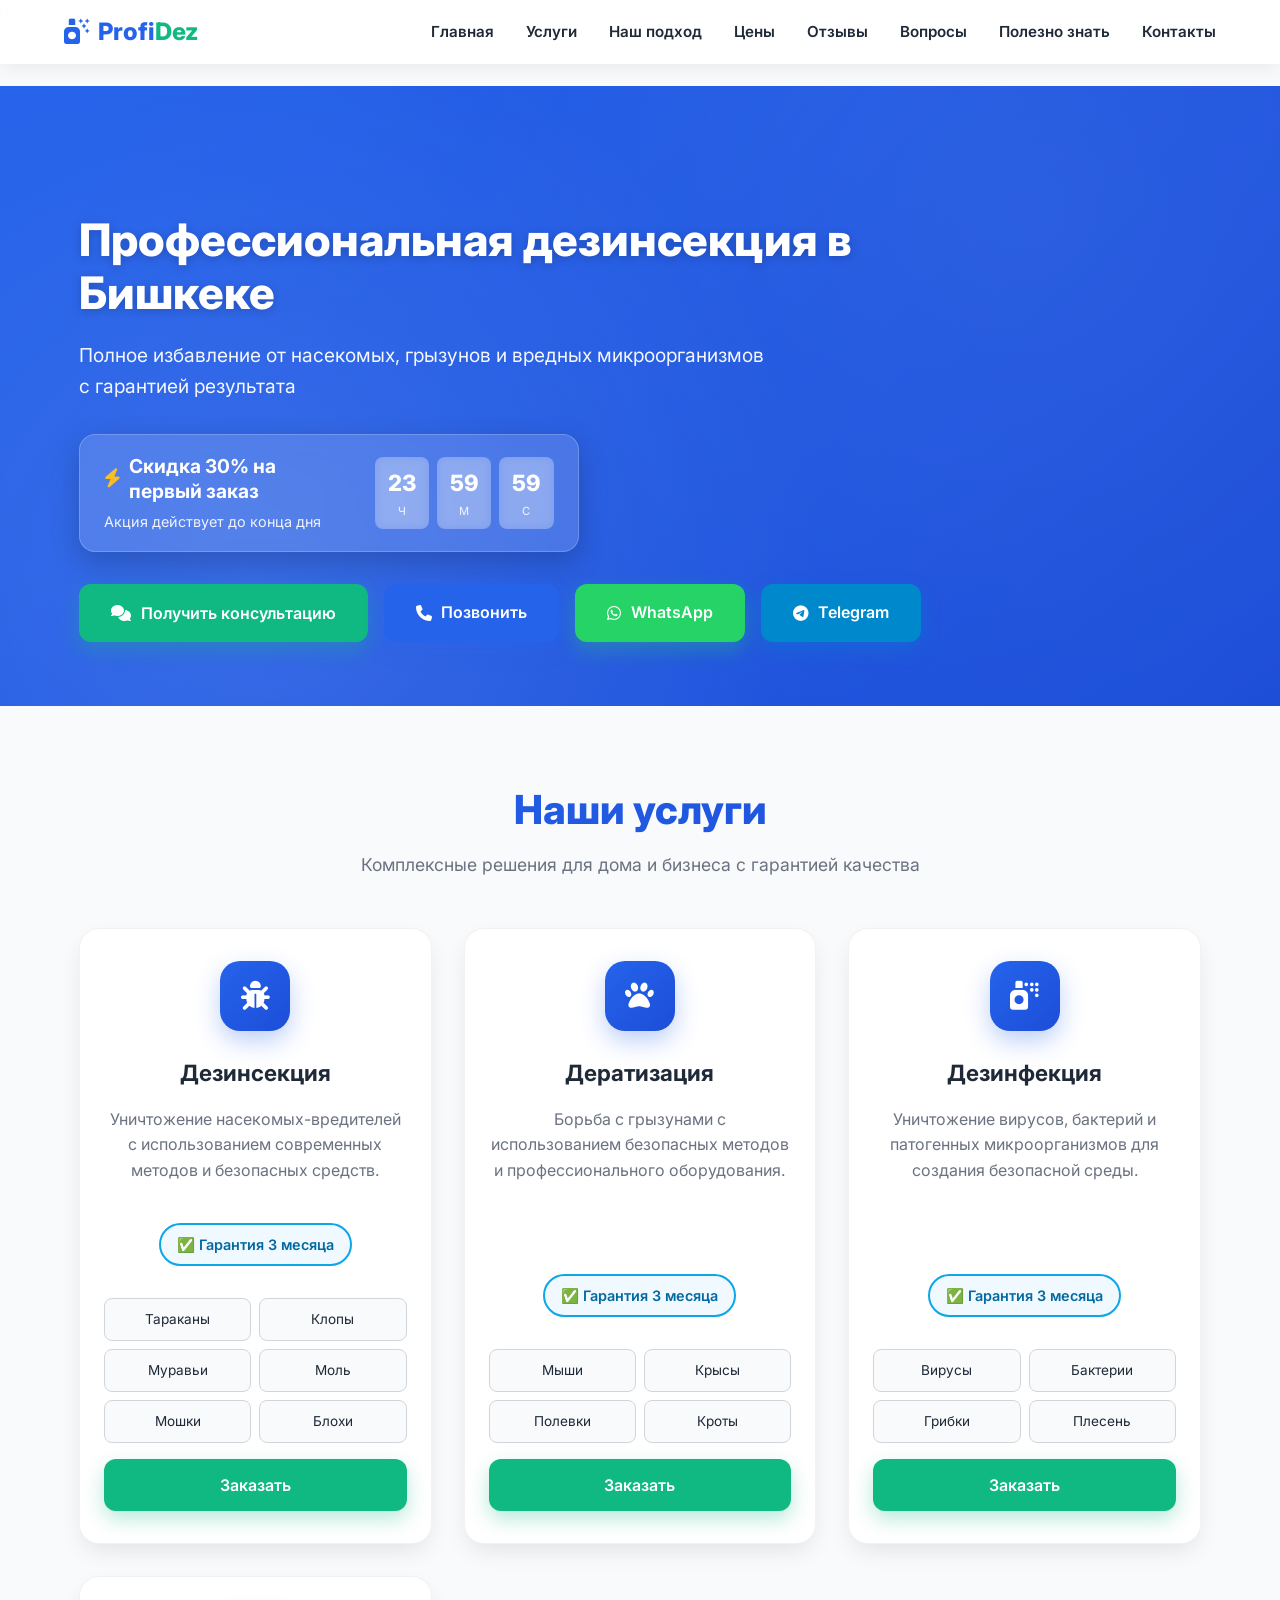
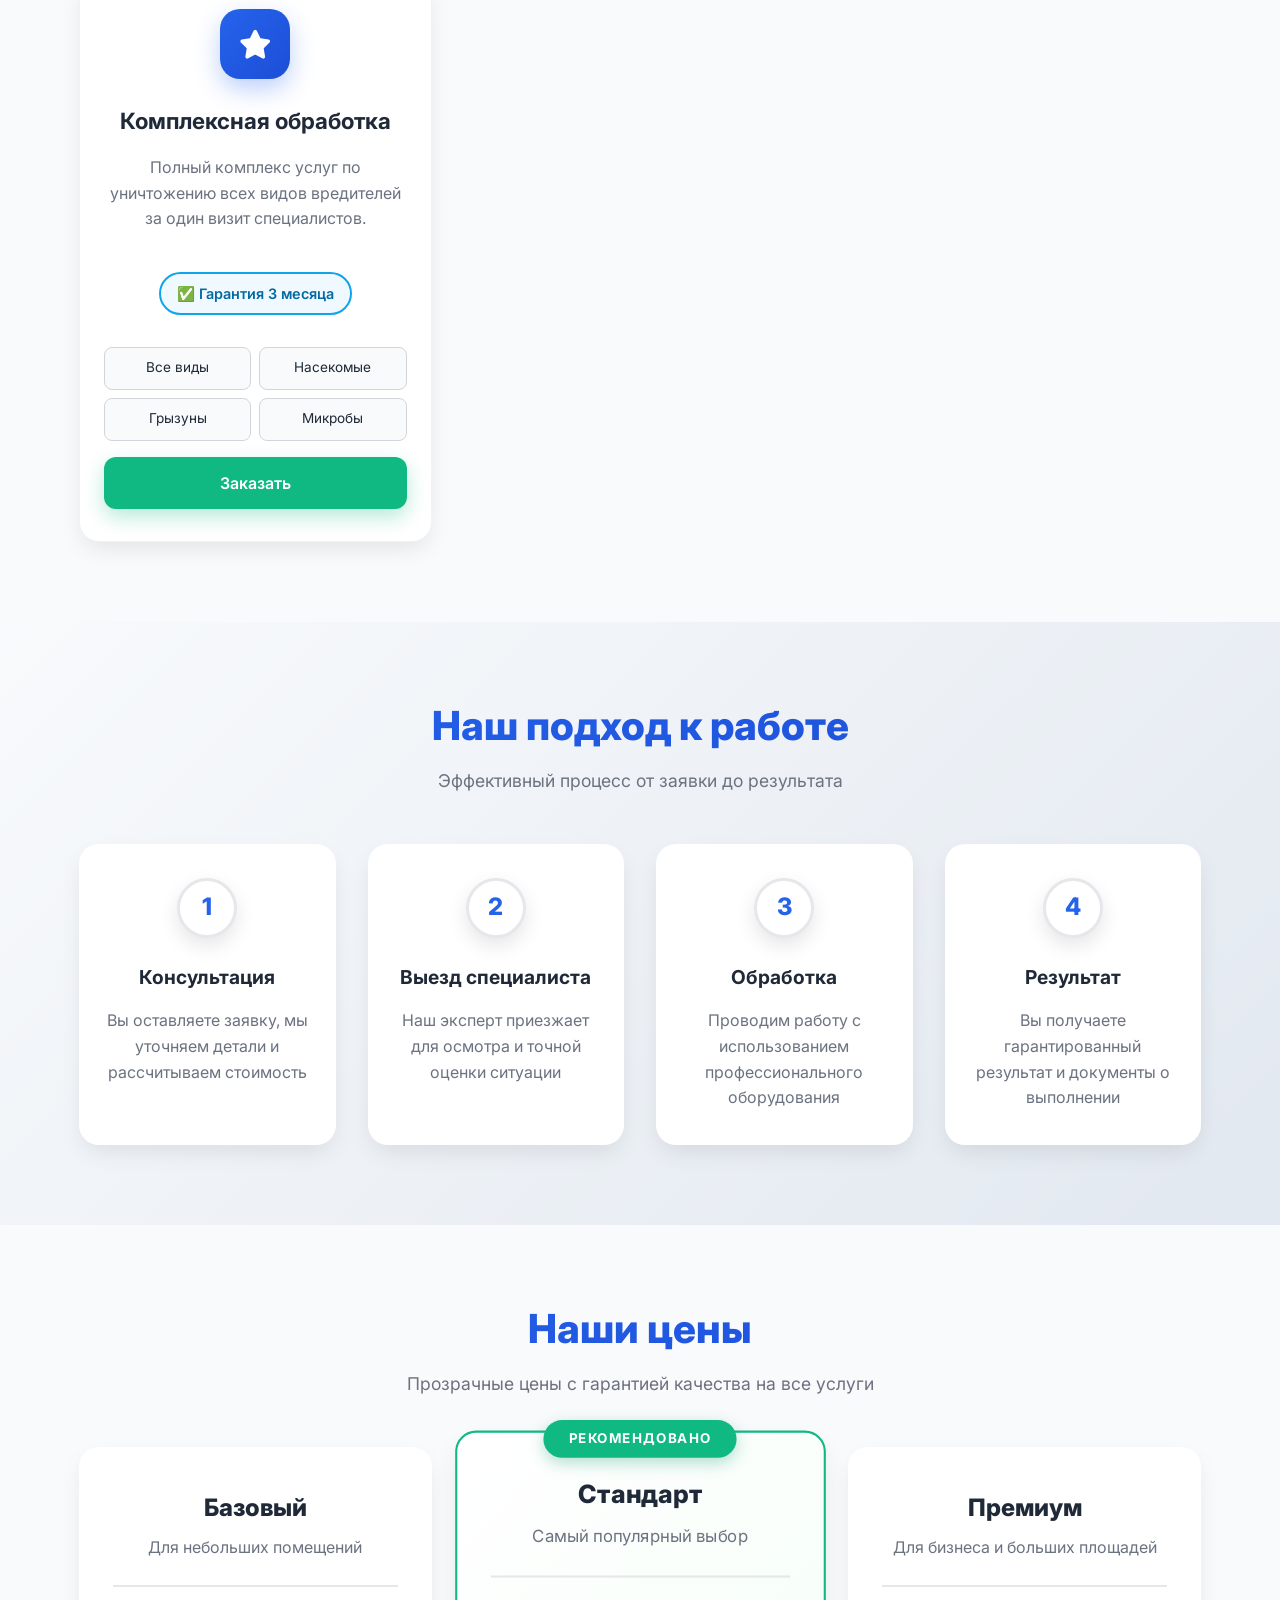
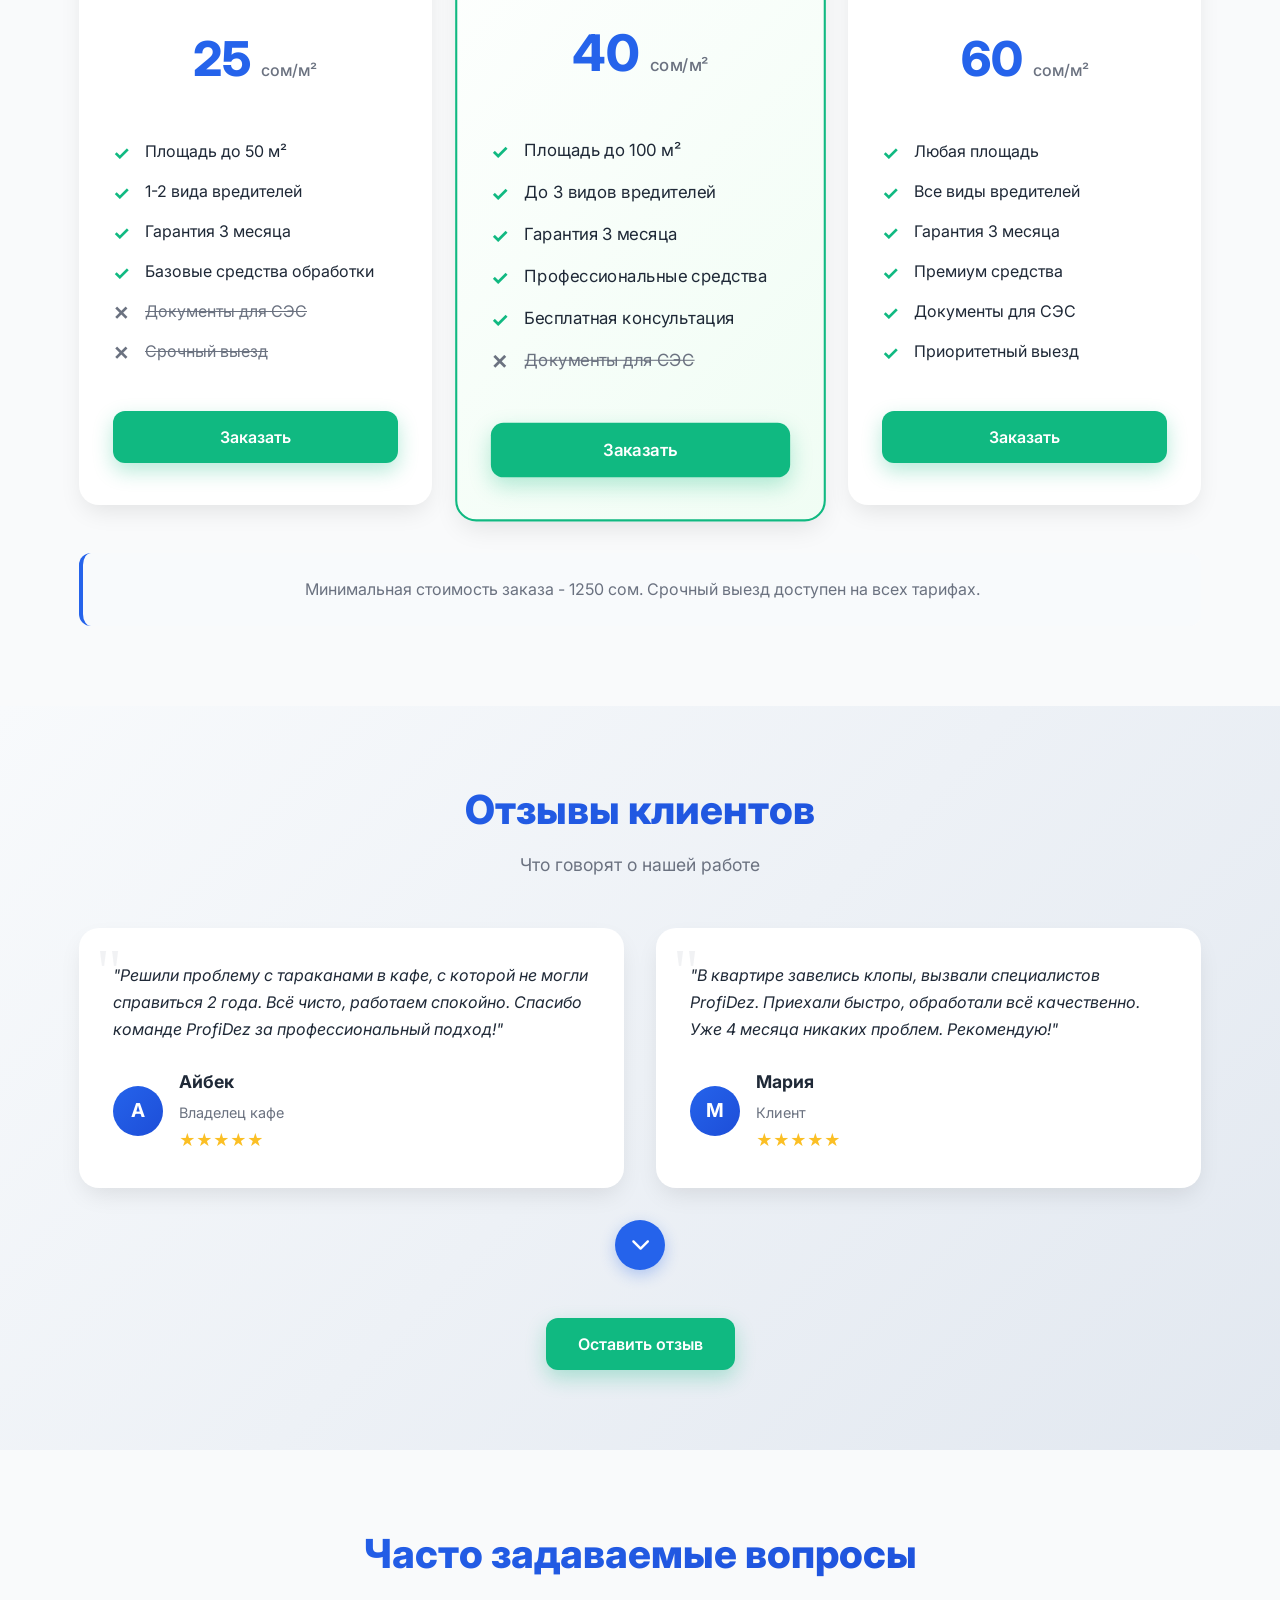
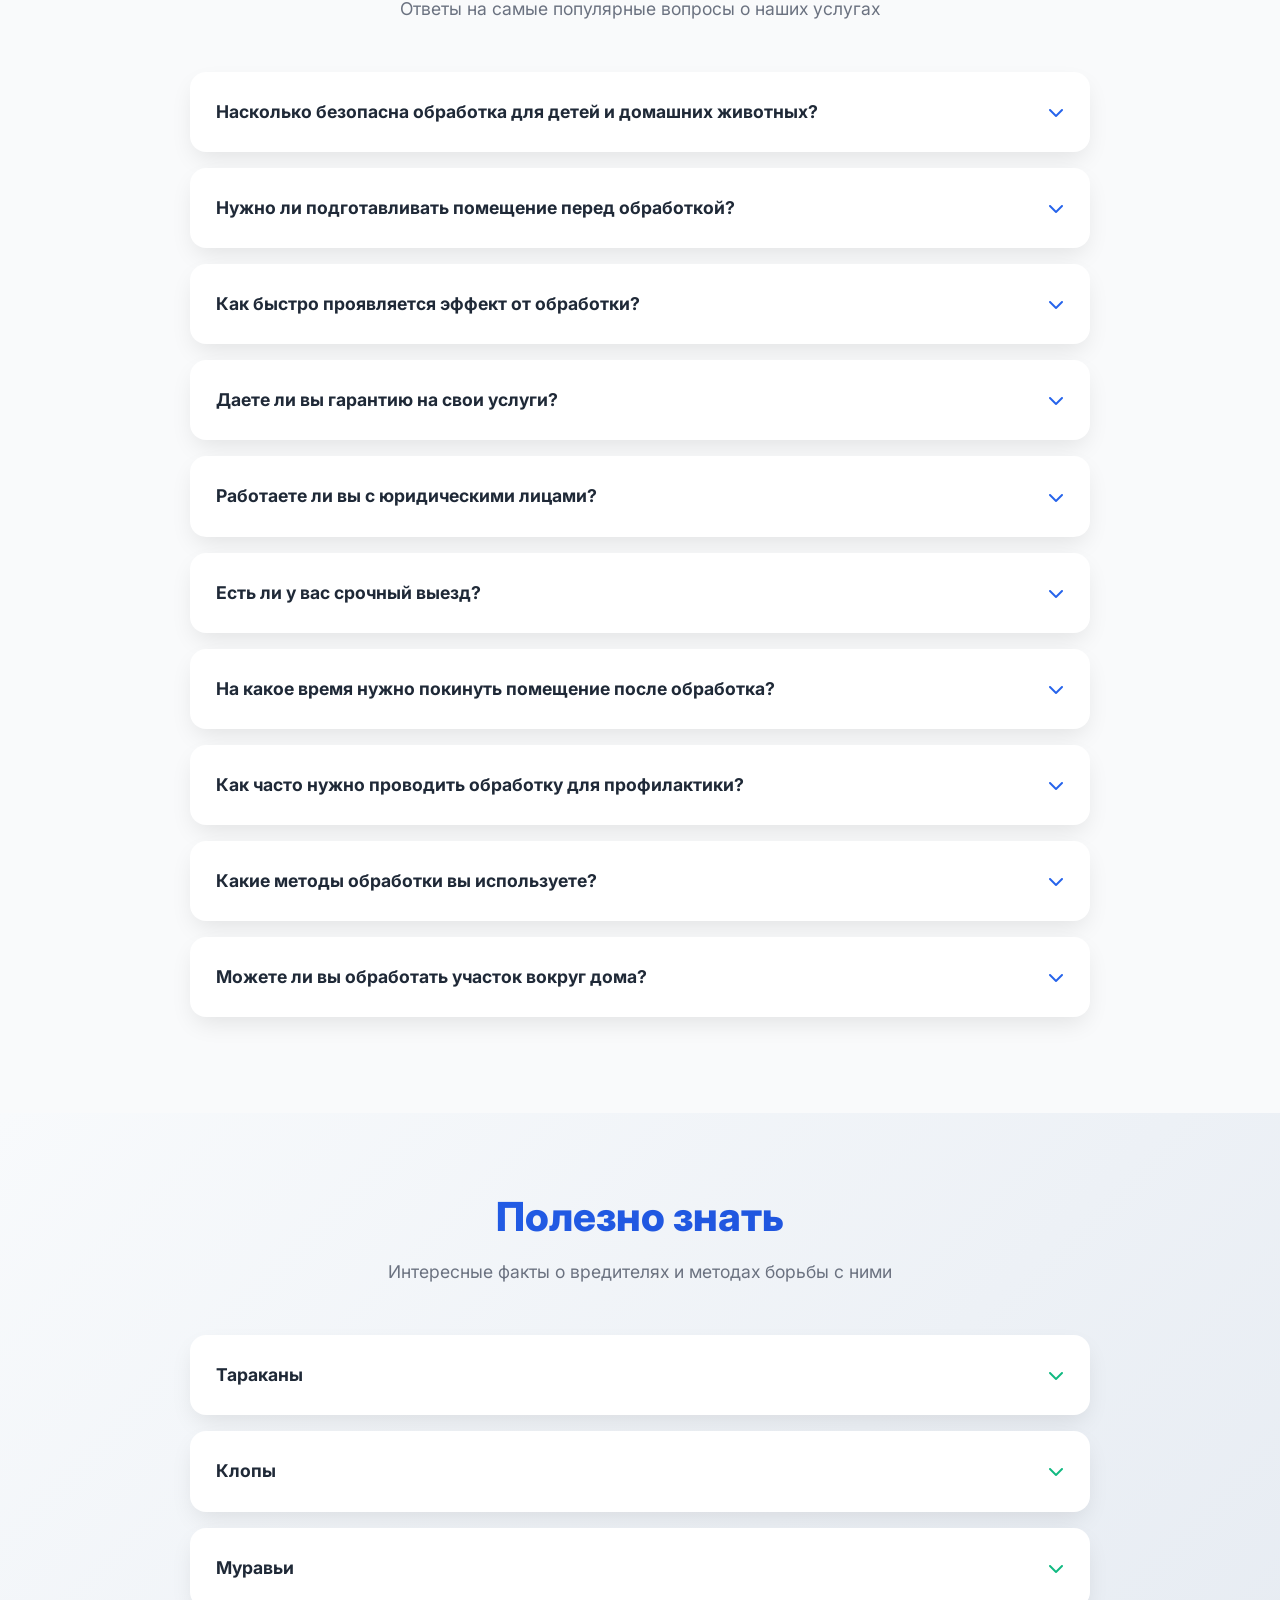
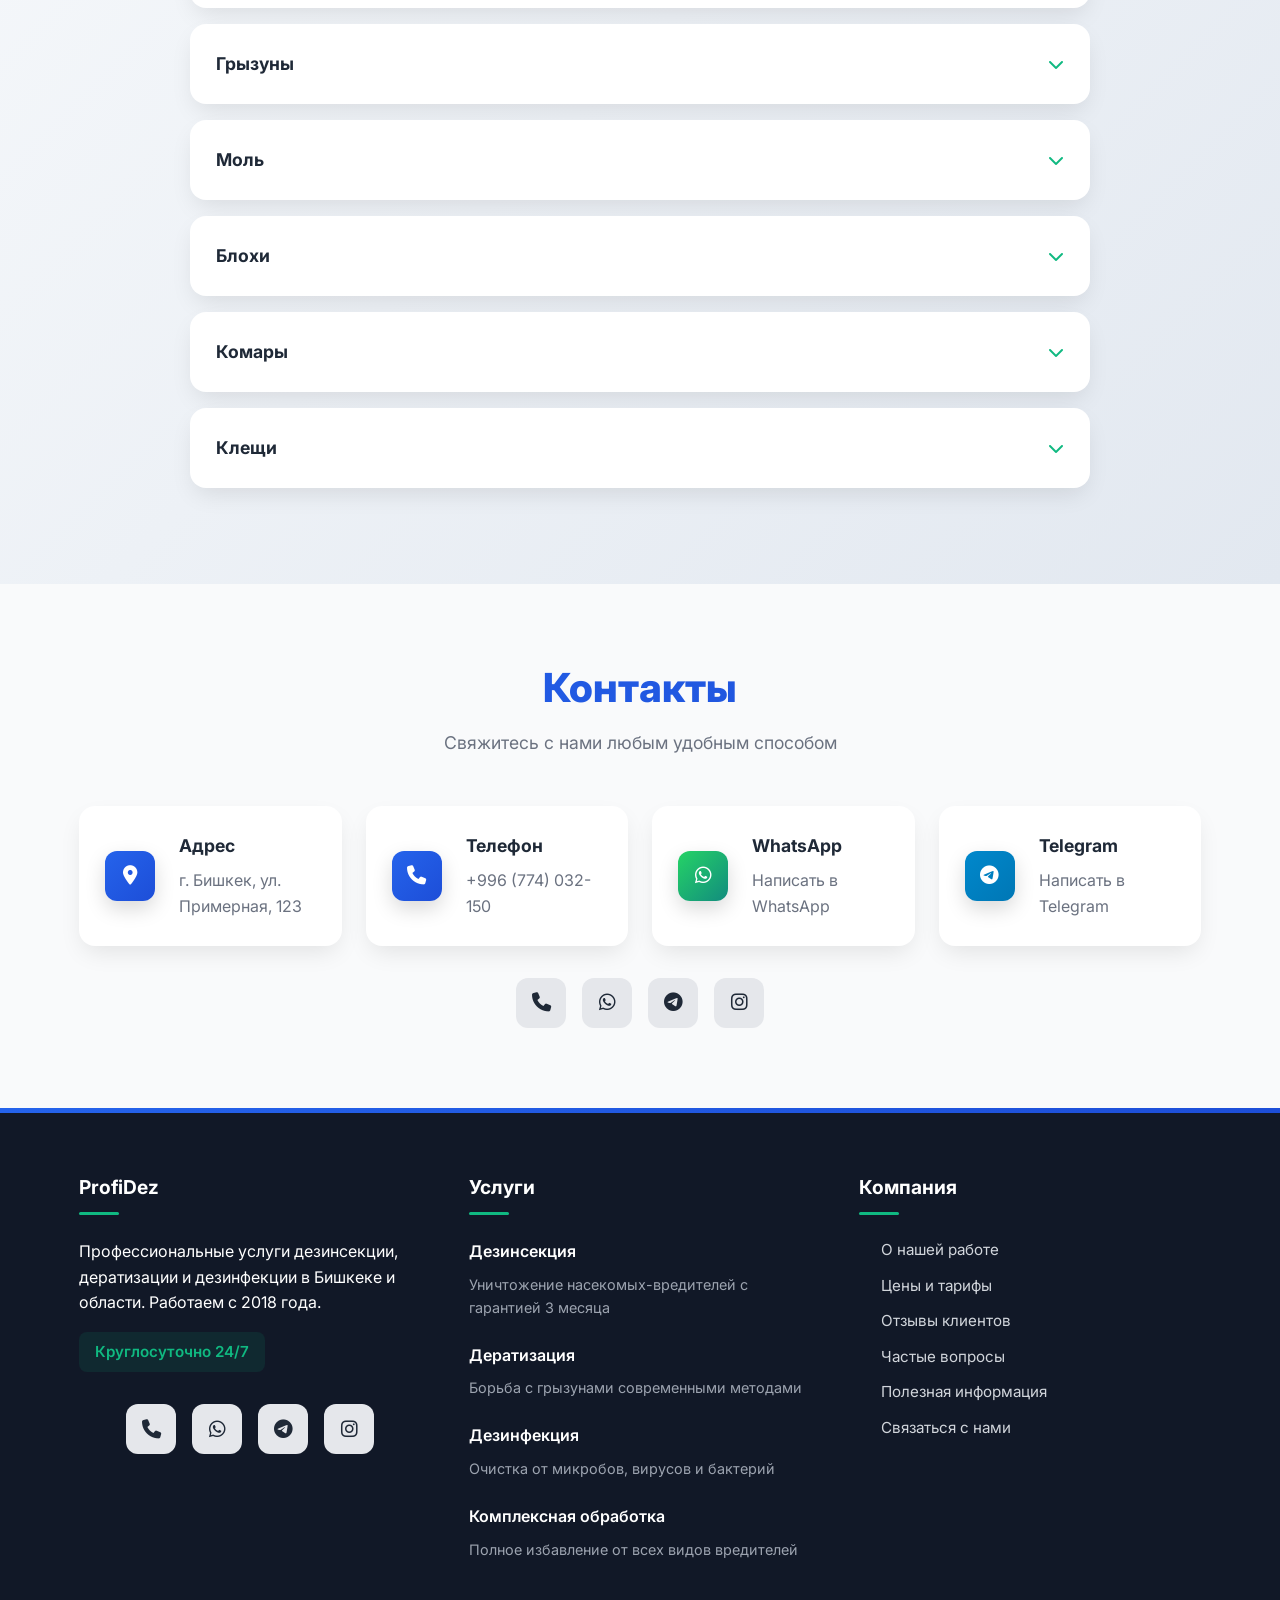
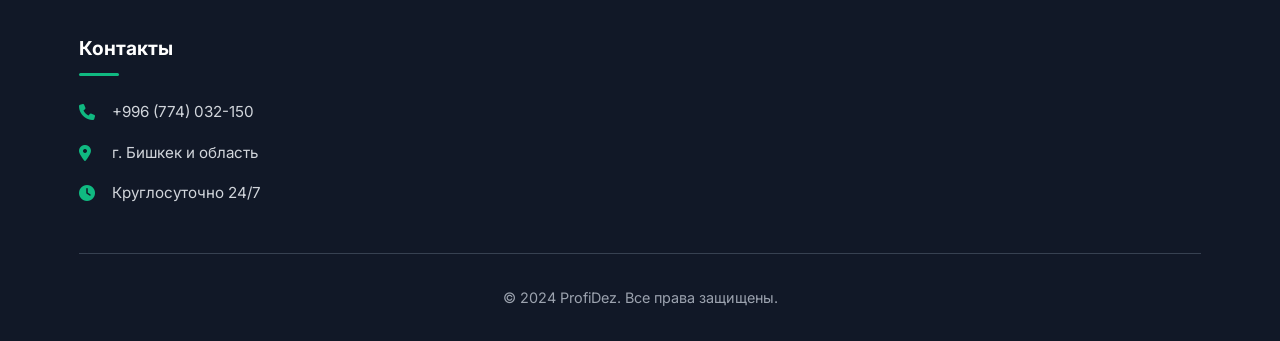
==== index .html @ bb0e2503 "Add files via upload" ====
<!DOCTYPE html>
<html lang="ru">
<head>
    <meta charset="UTF-8">
    <meta name="viewport" content="width=device-width, initial-scale=1.0">
    
    <!-- Core SEO Tags -->
    <title>ProfiDez - Профессиональная дезинсекция в Бишкеке | Уничтожение тараканов, клопов, грызунов</title>
    <meta name="description" content="✅ Профессиональная дезинсекция в Бишкеке. Уничтожение тараканов, клопов, грызунов с гарантией 3 месяца. Дезинфекция помещений. Работаем 24/7. Скидка 30% на первый заказ!">
    <meta name="keywords" content="дезинсекция Бишкек, уничтожение тараканов, дератизация, дезинфекция, обработка от клопов, профессиональная дезинсекция, уничтожение грызунов, дезинсекция цена, служба дезинсекции">
    <meta name="author" content="ProfiDez">
    
    <!-- Geo Location Meta -->
    <meta name="geo.region" content="KG-B">
    <meta name="geo.placename" content="Бишкек">
    <meta name="geo.position" content="42.874621;74.569762">
    <meta name="ICBM" content="42.874621, 74.569762">
    
    <!-- Open Graph Social Media -->
    <meta property="og:title" content="ProfiDez - Профессиональная дезинсекция в Бишкеке">
    <meta property="og:description" content="Уничтожение тараканов, клопов, грызунов с гарантией 3 месяца. Дезинфекция помещений. Работаем 24/7.">
    <meta property="og:type" content="website">
    <meta property="og:url" content="https://maytema.github.io/ProfiDez">
    <meta property="og:site_name" content="ProfiDez">
    <meta property="og:locale" content="ru_RU">
    
    <!-- Twitter Cards -->
    <meta name="twitter:card" content="summary_large_image">
    <meta name="twitter:title" content="ProfiDez - Профессиональная дезинсекция в Бишкеке">
    <meta name="twitter:description" content="Уничтожение тараканов, клопов, грызунов с гарантией 3 месяца. Дезинфекция помещений.">
    
    <!-- Canonical URL -->
    <link rel="canonical" href="https://maytema.github.io/ProfiDez">
    
    <!-- Schema.org Structured Data -->
    <script type="application/ld+json">
    {
      "@context": "https://schema.org",
      "@type": "LocalBusiness",
      "name": "ProfiDez",
      "description": "Профессиональная дезинсекция, дератизация и дезинфекция в Бишкеке",
      "url": "https://maytema.github.io/ProfiDez",
      "telephone": "+996774032150",
      "address": {
        "@type": "PostalAddress",
        "addressLocality": "Бишкек",
        "addressCountry": "KG"
      },
      "geo": {
        "@type": "GeoCoordinates",
        "latitude": "42.874621",
        "longitude": "74.569762"
      },
      "openingHours": "Mo-Su 00:00-23:59",
      "priceRange": "1250-10000 сом",
      "serviceType": "Дезинсекция, Дератизация, Дезинфекция",
      "areaServed": "Бишкек и область",
      "hasOfferCatalog": {
        "@type": "OfferCatalog",
        "name": "Услуги дезинсекции",
        "itemListElement": [
          {
            "@type": "Offer",
            "itemOffered": {
              "@type": "Service",
              "name": "Дезинсекция",
              "description": "Уничтожение насекомых-вредителей"
            },
            "price": "25",
            "priceCurrency": "KGS"
          },
          {
            "@type": "Offer",
            "itemOffered": {
              "@type": "Service",
              "name": "Дератизация",
              "description": "Борьба с грызунами"
            },
            "price": "40",
            "priceCurrency": "KGS"
          }
        ]
      }
    }
    </script>
    
    <!-- Reviews Structured Data -->
    <script type="application/ld+json">
    {
      "@context": "https://schema.org",
      "@type": "Organization",
      "name": "ProfiDez",
      "aggregateRating": {
        "@type": "AggregateRating",
        "ratingValue": "4.8",
        "reviewCount": "47",
        "bestRating": "5",
        "worstRating": "1"
      },
      "review": [
        {
          "@type": "Review",
          "author": {
            "@type": "Person",
            "name": "Айбек"
          },
          "reviewRating": {
            "@type": "Rating",
            "ratingValue": "5",
            "bestRating": "5"
          },
          "reviewBody": "Решили проблему с тараканами в кафе, с которой не могли справиться 2 года. Всё чисто, работаем спокойно."
        },
        {
          "@type": "Review",
          "author": {
            "@type": "Person",
            "name": "Мария"
          },
          "reviewRating": {
            "@type": "Rating",
            "ratingValue": "5",
            "bestRating": "5"
          },
          "reviewBody": "В квартире завелись клопы, вызвали специалистов ProfiDez. Приехали быстро, обработали всё качественно."
        }
      ]
    }
    </script>

    <!-- External Resources -->
    <link rel="stylesheet" href="https://cdnjs.cloudflare.com/ajax/libs/font-awesome/6.4.0/css/all.min.css">
    <link href="https://fonts.googleapis.com/css2?family=Inter:wght@300;400;500;600;700;800&display=swap" rel="stylesheet">
    <link rel="preconnect" href="https://fonts.googleapis.com">
    <link rel="preconnect" href="https://fonts.gstatic.com" crossorigin>
    
    <!-- Our CSS Files -->
    <link rel="stylesheet" href="css/main.css">
    <link rel="stylesheet" href="css/animations.css">
    
</head>
<body>
    <!-- Mobile Menu Close Button -->
    <button class="close-menu" id="closeMenu">×</button>

    <!-- Mobile Overlay -->
    <div class="mobile-overlay" id="mobileOverlay"></div>

    <!-- Header Navigation -->
    <header>
        <div class="container nav-container">
            <a href="#" class="logo">
                <i class="fas fa-spray-can-sparkles"></i>
                Profi<span>Dez</span>
            </a>
            <ul class="nav-links" id="navLinks">
                <li><a href="#home">Главная</a></li>
                <li><a href="#services">Услуги</a></li>
                <li><a href="#process">Наш подход</a></li>
                <li><a href="#pricing">Цены</a></li>
                <li><a href="#testimonials">Отзывы</a></li>
                <li><a href="#faq">Вопросы</a></li>
                <li><a href="#knowledge">Полезно знать</a></li>
                <li><a href="#contact">Контакты</a></li>
            </ul>
            <button class="mobile-menu" id="mobileMenu">
                <i class="fas fa-bars" id="menuIcon"></i>
            </button>
        </div>
    </header>

    <!-- Hero Section -->
    <section class="hero" id="home">
        <div class="container">
            <div class="hero-content">
                <h1>Профессиональная дезинсекция в Бишкеке</h1>
                <p class="hero-subtitle">Полное избавление от насекомых, грызунов и вредных микроорганизмов с гарантией результата</p>
                
                <!-- Promo Banner -->
                <div class="promo-banner">
                    <div class="promo-content">
                        <div class="promo-text">
                            <div class="promo-title">
                                <i class="fas fa-bolt"></i>
                                <span>Скидка 30% на первый заказ</span>
                            </div>
                            <div class="promo-subtitle">Акция действует до конца дня</div>
                        </div>
                        <div class="timer">
                            <div class="timer-item">
                                <div class="timer-value" id="hours">23</div>
                                <div class="timer-label">ч</div>
                            </div>
                            <div class="timer-item">
                                <div class="timer-value" id="minutes">59</div>
                                <div class="timer-label">м</div>
                            </div>
                            <div class="timer-item">
                                <div class="timer-value" id="seconds">59</div>
                                <div class="timer-label">с</div>
                            </div>
                        </div>
                    </div>
                </div>
                
                <div class="btn-container">
                    <button class="btn" onclick="openWhatsApp('Здравствуйте! Хочу получить профессиональную консультацию по обработке помещения.')">
                        <i class="fas fa-comments"></i> Получить консультацию
                    </button>
                    <a href="tel:+996774032150" class="btn btn-phone">
                        <i class="fas fa-phone"></i> Позвонить
                    </a>
                    <a href="https://wa.me/996774032150?text=Здравствуйте! Интересует услуга дезинсекции." class="btn btn-whatsapp">
                        <i class="fab fa-whatsapp"></i> WhatsApp
                    </a>
                    <a href="https://t.me/TDesigner_007" class="btn btn-telegram">
                        <i class="fab fa-telegram"></i> Telegram
                    </a>
                </div>
            </div>
        </div>
    </section>

    <!-- Services Section -->
    <section id="services">
        <div class="container">
            <div class="section-title">
                <h2>Наши услуги</h2>
                <p>Комплексные решения для дома и бизнеса с гарантией качества</p>
            </div>
            <div class="services-grid">
                <div class="service-card">
                    <div class="service-icon">
                        <i class="fas fa-bug"></i>
                    </div>
                    <div class="service-content">
                        <h3>Дезинсекция</h3>
                        <p>Уничтожение насекомых-вредителей с использованием современных методов и безопасных средств.</p>
                        <div class="guarantee-badge">✅ Гарантия 3 месяца</div>
                        <div class="pests-grid">
                            <span class="pest-item">Тараканы</span>
                            <span class="pest-item">Клопы</span>
                            <span class="pest-item">Муравьи</span>
                            <span class="pest-item">Моль</span>
                            <span class="pest-item">Мошки</span>
                            <span class="pest-item">Блохи</span>
                        </div>
                        <button class="btn" onclick="openWhatsApp('Здравствуйте! Интересует услуга дезинсекции.')">Заказать</button>
                    </div>
                </div>
                <div class="service-card">
                    <div class="service-icon">
                        <i class="fas fa-paw"></i>
                    </div>
                    <div class="service-content">
                        <h3>Дератизация</h3>
                        <p>Борьба с грызунами с использованием безопасных методов и профессионального оборудования.</p>
                        <div class="guarantee-badge">✅ Гарантия 3 месяца</div>
                        <div class="pests-grid">
                            <span class="pest-item">Мыши</span>
                            <span class="pest-item">Крысы</span>
                            <span class="pest-item">Полевки</span>
                            <span class="pest-item">Кроты</span>
                        </div>
                        <button class="btn" onclick="openWhatsApp('Здравствуйте! Интересует услуга дератизации.')">Заказать</button>
                    </div>
                </div>
                <div class="service-card">
                    <div class="service-icon">
                        <i class="fas fa-spray-can"></i>
                    </div>
                    <div class="service-content">
                        <h3>Дезинфекция</h3>
                        <p>Уничтожение вирусов, бактерий и патогенных микроорганизмов для создания безопасной среды.</p>
                        <div class="guarantee-badge">✅ Гарантия 3 месяца</div>
                        <div class="pests-grid">
                            <span class="pest-item">Вирусы</span>
                            <span class="pest-item">Бактерии</span>
                            <span class="pest-item">Грибки</span>
                            <span class="pest-item">Плесень</span>
                        </div>
                        <button class="btn" onclick="openWhatsApp('Здравствуйте! Интересует услуга дезинфекции.')">Заказать</button>
                    </div>
                </div>
                <div class="service-card">
                    <div class="service-icon">
                        <i class="fas fa-star"></i>
                    </div>
                    <div class="service-content">
                        <h3>Комплексная обработка</h3>
                        <p>Полный комплекс услуг по уничтожению всех видов вредителей за один визит специалистов.</p>
                        <div class="guarantee-badge">✅ Гарантия 3 месяца</div>
                        <div class="pests-grid">
                            <span class="pest-item">Все виды</span>
                            <span class="pest-item">Насекомые</span>
                            <span class="pest-item">Грызуны</span>
                            <span class="pest-item">Микробы</span>
                        </div>
                        <button class="btn" onclick="openWhatsApp('Здравствуйте! Интересует комплексная обработка.')">Заказать</button>
                    </div>
                </div>
            </div>
        </div>
    </section>

    <!-- Process Section -->
    <section id="process" class="process">
        <div class="container">
            <div class="section-title">
                <h2>Наш подход к работе</h2>
                <p>Эффективный процесс от заявки до результата</p>
            </div>
            <div class="steps-grid">
                <div class="step">
                    <div class="step-number">1</div>
                    <h3>Консультация</h3>
                    <p>Вы оставляете заявку, мы уточняем детали и рассчитываем стоимость</p>
                </div>
                <div class="step">
                    <div class="step-number">2</div>
                    <h3>Выезд специалиста</h3>
                    <p>Наш эксперт приезжает для осмотра и точной оценки ситуации</p>
                </div>
                <div class="step">
                    <div class="step-number">3</div>
                    <h3>Обработка</h3>
                    <p>Проводим работу с использованием профессионального оборудования</p>
                </div>
                <div class="step">
                    <div class="step-number">4</div>
                    <h3>Результат</h3>
                    <p>Вы получаете гарантированный результат и документы о выполнении</p>
                </div>
            </div>
        </div>
    </section>

    <!-- Pricing Section -->
    <section id="pricing">
        <div class="container">
            <div class="section-title">
                <h2>Наши цены</h2>
                <p>Прозрачные цены с гарантией качества на все услуги</p>
            </div>
            <div class="pricing-grid">
                <div class="pricing-card">
                    <div class="pricing-header">
                        <h3>Базовый</h3>
                        <p>Для небольших помещений</p>
                    </div>
                    <div class="price">25 <span>сом/м²</span></div>
                    <ul class="pricing-features">
                        <li>Площадь до 50 м²</li>
                        <li>1-2 вида вредителей</li>
                        <li>Гарантия 3 месяца</li>
                        <li>Базовые средства обработки</li>
                        <li class="disabled">Документы для СЭС</li>
                        <li class="disabled">Срочный выезд</li>
                    </ul>
                    <button class="btn" onclick="openWhatsApp('Здравствуйте! Интересует тариф Базовый.')">Заказать</button>
                </div>
                <div class="pricing-card featured">
                    <div class="pricing-header">
                        <h3>Стандарт</h3>
                        <p>Самый популярный выбор</p>
                    </div>
                    <div class="price">40 <span>сом/м²</span></div>
                    <ul class="pricing-features">
                        <li>Площадь до 100 м²</li>
                        <li>До 3 видов вредителей</li>
                        <li>Гарантия 3 месяца</li>
                        <li>Профессиональные средства</li>
                        <li>Бесплатная консультация</li>
                        <li class="disabled">Документы для СЭС</li>
                    </ul>
                    <button class="btn" onclick="openWhatsApp('Здравствуйте! Интересует тариф Стандарт.')">Заказать</button>
                </div>
                <div class="pricing-card">
                    <div class="pricing-header">
                        <h3>Премиум</h3>
                        <p>Для бизнеса и больших площадей</p>
                    </div>
                    <div class="price">60 <span>сом/м²</span></div>
                    <ul class="pricing-features">
                        <li>Любая площадь</li>
                        <li>Все виды вредителей</li>
                        <li>Гарантия 3 месяца</li>
                        <li>Премиум средства</li>
                        <li>Документы для СЭС</li>
                        <li>Приоритетный выезд</li>
                    </ul>
                    <button class="btn" onclick="openWhatsApp('Здравствуйте! Интересует тариф Премиум.')">Заказать</button>
                </div>
            </div>
            <div class="pricing-note">
                <p>Минимальная стоимость заказа - 1250 сом. Срочный выезд доступен на всех тарифах.</p>
            </div>
        </div>
    </section>

    <!-- Floating Contact Widget -->
    <div class="floating-widget" id="floatingWidget">
        <button class="close-widget" id="closeWidget">×</button>
        <div class="widget-header">
            <div class="widget-title">Нужна срочная консультация?</div>
            <div class="widget-subtitle">Ответим на все вопросы в течение 5 минут!</div>
        </div>
        <div class="widget-content">
            <button class="widget-btn" onclick="openWhatsApp('Здравствуйте! Нужна срочная консультация.')">
                <i class="fab fa-whatsapp"></i> Получить консультацию
            </button>
        </div>
    </div>

    <!-- Minimized Widget -->
    <div class="widget-minimized" id="widgetMinimized">
        <i class="fas fa-comments"></i>
    </div>

    <!-- Testimonials Section -->
    <section id="testimonials" class="testimonials">
        <div class="container">
            <div class="section-title">
                <h2>Отзывы клиентов</h2>
                <p>Что говорят о нашей работе</p>
            </div>
            <div class="testimonial-grid">
                <div class="testimonial-card">
                    <div class="testimonial-text">
                        "Решили проблему с тараканами в кафе, с которой не могли справиться 2 года. Всё чисто, работаем спокойно. Спасибо команде ProfiDez за профессиональный подход!"
                    </div>
                    <div class="testimonial-author">
                        <div class="author-avatar">А</div>
                        <div class="author-info">
                            <h4>Айбек</h4>
                            <p>Владелец кафе</p>
                            <div class="rating">★★★★★</div>
                        </div>
                    </div>
                </div>
                <div class="testimonial-card">
                    <div class="testimonial-text">
                        "В квартире завелись клопы, вызвали специалистов ProfiDez. Приехали быстро, обработали всё качественно. Уже 4 месяца никаких проблем. Рекомендую!"
                    </div>
                    <div class="testimonial-author">
                        <div class="author-avatar">М</div>
                        <div class="author-info">
                            <h4>Мария</h4>
                            <p>Клиент</p>
                            <div class="rating">★★★★★</div>
                        </div>
                    </div>
                </div>
                <div class="testimonial-card hidden">
                    <div class="testimonial-text">
                        "Заказывали обработку склада от грызунов. Результат превзошел ожидания! Ни мышей, ни следов их пребывания. Будем сотрудничать на постоянной основе."
                    </div>
                    <div class="testimonial-author">
                        <div class="author-avatar">Д</div>
                        <div class="author-info">
                            <h4>Дмитрий</h4>
                            <p>Директор склада</p>
                            <div class="rating">★★★★☆</div>
                        </div>
                    </div>
                </div>
                <div class="testimonial-card hidden">
                    <div class="testimonial-text">
                        "Обратился в ProfiDez для обработки офиса от муравьев. Работа выполнена быстро и качественно. Цены адекватные, персонал вежливый. Буду рекомендовать знакомым."
                    </div>
                    <div class="testimonial-author">
                        <div class="author-avatar">С</div>
                        <div class="author-info">
                            <h4>Сергей</h4>
                            <p>Офис-менеджер</p>
                            <div class="rating">★★★★★</div>
                        </div>
                    </div>
                </div>
            </div>

            <div class="testimonial-controls">
                <button class="show-more-reviews" id="showMoreReviews">
                    <i class="fas fa-chevron-down"></i>
                </button>
            </div>

            <div class="review-btn-container">
                <button class="btn" onclick="openReviewForm()">Оставить отзыв</button>
            </div>

            <!-- Review Form -->
            <div class="review-form" id="reviewForm">
                <div class="form-header">
                    <h3>Оставить отзыв</h3>
                    <button class="close-form" onclick="closeReviewForm()">×</button>
                </div>
                <form id="reviewFormData">
                    <div class="form-group">
                        <label for="reviewName">Ваше имя</label>
                        <input type="text" id="reviewName" class="form-control" required>
                    </div>
                    <div class="form-group">
                        <label for="reviewPhone">Ваш телефон</label>
                        <input type="tel" id="reviewPhone" class="form-control" required>
                    </div>
                    <div class="form-group">
                        <label for="reviewText">Ваш отзыв</label>
                        <textarea id="reviewText" class="form-control" required></textarea>
                    </div>
                    <div class="form-group">
                        <label>Оценка</label>
                        <div class="star-rating">
                            <input type="radio" id="star5" name="rating" value="5">
                            <label for="star5">★</label>
                            <input type="radio" id="star4" name="rating" value="4">
                            <label for="star4">★</label>
                            <input type="radio" id="star3" name="rating" value="3">
                            <label for="star3">★</label>
                            <input type="radio" id="star2" name="rating" value="2">
                            <label for="star2">★</label>
                            <input type="radio" id="star1" name="rating" value="1">
                            <label for="star1">★</label>
                        </div>
                    </div>
                    <button type="submit" class="btn">Отправить отзыв</button>
                    <p style="text-align: center; margin-top: 1rem; color: var(--gray); font-size: 0.8rem;">После отправки отзыв будет проверен и опубликован в течение 24 часов</p>
                </form>
            </div>
        </div>
    </section>

    <!-- FAQ Section -->
    <section id="faq">
        <div class="container">
            <div class="section-title">
                <h2>Часто задаваемые вопросы</h2>
                <p>Ответы на самые популярные вопросы о наших услугах</p>
            </div>
            <div class="faq-grid">
                <div class="faq-item">
                    <div class="faq-question">
                        <span>Насколько безопасна обработка для детей и домашних животных?</span>
                        <i class="fas fa-chevron-down"></i>
                    </div>
                    <div class="faq-answer">
                        <p>Мы используем средства IV класса малой токсичности, которые безопасны для людей и животных после проветривания помещения (2-3 часа). Рекомендуем на время обработки и проветривания вывести детей и животных из помещения.</p>
                    </div>
                </div>
                <div class="faq-item">
                    <div class="faq-question">
                        <span>Нужно ли подготавливать помещение перед обработкой?</span>
                        <i class="fas fa-chevron-down"></i>
                    </div>
                    <div class="faq-answer">
                        <p>Да, рекомендуем убрать продукты питания и посуду, отодвинуть мебель от стен для доступа к плинтусам. Подробную инструкцию наш специалист предоставит при записи.</p>
                    </div>
                </div>
                <div class="faq-item">
                    <div class="faq-question">
                        <span>Как быстро проявляется эффект от обработки?</span>
                        <i class="fas fa-chevron-down"></i>
                    </div>
                    <div class="faq-answer">
                        <p>Первые результаты видны уже через несколько часов. Полное уничтожение популяции вредителей происходит в течение 1-3 дней в зависимости от вида обработки и степени зараженности помещения.</p>
                    </div>
                </div>
                <div class="faq-item">
                    <div class="faq-question">
                        <span>Даете ли вы гарантию на свои услуги?</span>
                        <i class="fas fa-chevron-down"></i>
                    </div>
                    <div class="faq-answer">
                        <p>Да, мы предоставляем гарантию 3 месяца на все виды обработки. Если вредители появятся снова в течение гарантийного периода, мы проведем повторную обработку бесплатно.</p>
                    </div>
                </div>
                <div class="faq-item">
                    <div class="faq-question">
                        <span>Работаете ли вы с юридическими лицами?</span>
                        <i class="fas fa-chevron-down"></i>
                    </div>
                    <div class="faq-answer">
                        <p>Да, мы заключаем договоры на обслуживание с кафе, ресторанами, магазинами, складами, офисами и другими коммерческими объектами. Предоставляем все необходимые документы для проверяющих органов.</p>
                    </div>
                </div>
                <div class="faq-item">
                    <div class="faq-question">
                        <span>Есть ли у вас срочный выезд?</span>
                        <i class="fas fa-chevron-down"></i>
                    </div>
                    <div class="faq-answer">
                        <p>Да, мы предоставляем услугу срочного выезда. В зависимости от загруженности специалистов, мы можем приехать в течение 2-4 часов. Срочный выезд доступен на всех тарифах с доплатой 20%.</p>
                    </div>
                </div>
                <div class="faq-item">
                    <div class="faq-question">
                        <span>На какое время нужно покинуть помещение после обработка?</span>
                        <i class="fas fa-chevron-down"></i>
                    </div>
                    <div class="faq-answer">
                        <p>После обработки достаточно покинуть помещение на 2-4 часа для проветривания. После этого можно возвращаться и проводить влажную уборку поверхностей, с которыми часто контактируете (столы, стулья, ручки).</p>
                    </div>
                </div>
                <div class="faq-item">
                    <div class="faq-question">
                        <span>Как часто нужно проводить обработку для профилактики?</span>
                        <i class="fas fa-chevron-down"></i>
                    </div>
                    <div class="faq-answer">
                        <p>Для жилых помещений рекомендуем профилактическую обработку 1 раз в 6-12 месяцев. Для коммерческих объектов (кафе, рестораны, склады) - 1 раз в 3-6 месяцев в зависимости от специфики деятельности.</p>
                    </div>
                </div>
                <div class="faq-item">
                    <div class="faq-question">
                        <span>Какие методы обработки вы используете?</span>
                        <i class="fas fa-chevron-down"></i>
                    </div>
                    <div class="faq-answer">
                        <p>Мы используем комплексный подход: холодный и горячий туман для обработки больших объемов, барьерную защиту для предотвращения повторного проникновения вредителей, а также специальные гели и ловушки для точечного воздействия.</p>
                    </div>
                </div>
                <div class="faq-item">
                    <div class="faq-question">
                        <span>Можете ли вы обработать участок вокруг дома?</span>
                        <i class="fas fa-chevron-down"></i>
                    </div>
                    <div class="faq-answer">
                        <p>Да, мы предоставляем услуги по обработке придомовых территорий, что особенно актуально для борьбы с клещами, комарами и другими насекомыми. Обработка территории проводится с учетом безопасности для растений и домашних животных.</p>
                    </div>
                </div>
            </div>
        </div>
    </section>

    <!-- Knowledge Base Section -->
    <section id="knowledge" class="knowledge">
        <div class="container">
            <div class="section-title">
                <h2>Полезно знать</h2>
                <p>Интересные факты о вредителях и методах борьбы с ними</p>
            </div>
            <div class="knowledge-grid">
                <div class="knowledge-item">
                    <div class="knowledge-question">
                        <span>Тараканы</span>
                        <i class="fas fa-chevron-down"></i>
                    </div>
                    <div class="knowledge-answer">
                        <p>Тараканы - одни из самых живучих насекомых. Они могут выживать без пищи до месяца и даже без головы в течение недели. Одна самка за год может произвести до 400 потомков. Тараканы переносят различные заболевания, включая сальмонеллез и дизентерию.</p>
                    </div>
                </div>
                <div class="knowledge-item">
                    <div class="knowledge-question">
                        <span>Клопы</span>
                        <i class="fas fa-chevron-down"></i>
                    </div>
                    <div class="knowledge-answer">
                        <p>Постельные клопы могут жить до 18 месяцев без пищи. Они активны преимущественно ночью и питаются человеческой кровью. Обнаружить их сложно из-за мелких размеров и скрытного образа жизни. Клопы оставляют характерные следы укусов на коже.</p>
                    </div>
                </div>
                <div class="knowledge-item">
                    <div class="knowledge-question">
                        <span>Муравьи</span>
                        <i class="fas fa-chevron-down"></i>
                    </div>
                    <div class="knowledge-answer">
                        <p>Муравьи живут большими колониями с четкой иерархией. Они могут переносить бактерии и загрязнять пищу. Некоторые виды способны повреждать деревянные конструкции. Муравьи оставляют феромоновые следы, по которым их сородичи находят пищу.</p>
                    </div>
                </div>
                <div class="knowledge-item">
                    <div class="knowledge-question">
                        <span>Грызуны</span>
                        <i class="fas fa-chevron-down"></i>
                    </div>
                    <div class="knowledge-answer">
                        <p>Мыши и крысы являются переносчиками более 35 заболеваний. Они могут повреждать проводку и вызывать пожары. Одна пара крыс за год может произвести до 2000 потомков. Грызуны обладают отличным обонянием и могут находить пищу через запах.</p>
                    </div>
                </div>
                <div class="knowledge-item">
                    <div class="knowledge-question">
                        <span>Моль</span>
                        <i class="fas fa-chevron-down"></i>
                    </div>
                    <div class="knowledge-answer">
                        <p>Пищевая моль портит продукты питания, а платяная - повреждает одежду. Бабочки моли не едят - они только откладывают яйца. Вред наносят личинки, которые питаются органическими материалами. Моль может испортить до 30% запасов продуктов в доме.</p>
                    </div>
                </div>
                <div class="knowledge-item">
                    <div class="knowledge-question">
                        <span>Блохи</span>
                        <i class="fas fa-chevron-down"></i>
                    </div>
                    <div class="knowledge-answer">
                        <p>Блохи могут прыгать на расстояние, в 150 раз превышающее длину их тела. Они переносят различные заболевания и могут вызывать аллергические реакции. Блохи размножаются очень быстро - одна самка откладывает до 50 яиц в день.</p>
                    </div>
                </div>
                <div class="knowledge-item">
                    <div class="knowledge-question">
                        <span>Комары</span>
                        <i class="fas fa-chevron-down"></i>
                    </div>
                    <div class="knowledge-answer">
                        <p>Комары являются переносчиками малярии, лихорадки денге и других заболеваний. Кровью питаются только самки - им она нужна для производства яйц. Комары находят жертву по выдыхаемому углекислому газу и теплу тела.</p>
                    </div>
                </div>
                <div class="knowledge-item">
                    <div class="knowledge-question">
                        <span>Клещи</span>
                        <i class="fas fa-chevron-down"></i>
                    </div>
                    <div class="knowledge-answer">
                        <p>Клещи являются переносчиками клещевого энцефалита и болезни Лайма. Они активны с апреля по октябрь. Клещи не прыгают и не летают - они поджидают жертву на траве или кустарниках. Присосавшегося клеща нужно удалять как можно скорее.</p>
                    </div>
                </div>
            </div>
        </div>
    </section>

    <!-- Contact Section -->
    <section id="contact">
        <div class="container">
            <div class="section-title">
                <h2>Контакты</h2>
                <p>Свяжитесь с нами любым удобным способом</p>
            </div>
            <div class="contact-grid">
                <div class="contact-info">
                    <div class="contact-items">
                        <div class="contact-item" onclick="window.location.href='https://maps.google.com/?q=г. Бишкек, ул. Примерная, 123'">
                            <div class="contact-icon location">
                                <i class="fas fa-map-marker-alt"></i>
                            </div>
                            <div class="contact-details">
                                <h4>Адрес</h4>
                                <p>г. Бишкек, ул. Примерная, 123</p>
                            </div>
                        </div>
                        <div class="contact-item" onclick="window.location.href='tel:+996774032150'">
                            <div class="contact-icon phone">
                                <i class="fas fa-phone"></i>
                            </div>
                            <div class="contact-details">
                                <h4>Телефон</h4>
                                <a href="tel:+996774032150">+996 (774) 032-150</a>
                            </div>
                        </div>
                        <div class="contact-item" onclick="window.location.href='https://wa.me/996774032150?text=Здравствуйте! Интересует услуга дезинсекции.'">
                            <div class="contact-icon whatsapp">
                                <i class="fab fa-whatsapp"></i>
                            </div>
                            <div class="contact-details">
                                <h4>WhatsApp</h4>
                                <a href="https://wa.me/996774032150">Написать в WhatsApp</a>
                            </div>
                        </div>
                        <div class="contact-item" onclick="window.location.href='https://t.me/TDesigner_007'">
                            <div class="contact-icon telegram">
                                <i class="fab fa-telegram"></i>
                            </div>
                            <div class="contact-details">
                                <h4>Telegram</h4>
                                <a href="https://t.me/TDesigner_007">Написать в Telegram</a>
                            </div>
                        </div>
                    </div>
                    <div class="social-links">
                        <a href="tel:+996774032150"><i class="fas fa-phone"></i></a>
                        <a href="https://wa.me/996774032150"><i class="fab fa-whatsapp"></i></a>
                        <a href="https://t.me/TDesigner_007"><i class="fab fa-telegram"></i></a>
                        <a href="#" onclick="showInstagramMessage()"><i class="fab fa-instagram"></i></a>
                    </div>
                </div>
            </div>
        </div>
    </section>

    <!-- Footer -->
    <footer>
        <div class="container">
            <div class="footer-grid">
                <div class="footer-col">
                    <h4>ProfiDez</h4>
                    <p>Профессиональные услуги дезинсекции, дератизации и дезинфекции в Бишкеке и области. Работаем с 2018 года.</p>
                    <div class="working-hours">Круглосуточно 24/7</div>
                    <div class="social-links">
                        <a href="tel:+996774032150"><i class="fas fa-phone"></i></a>
                        <a href="https://wa.me/996774032150"><i class="fab fa-whatsapp"></i></a>
                        <a href="https://t.me/TDesigner_007"><i class="fab fa-telegram"></i></a>
                        <a href="#" onclick="showInstagramMessage()"><i class="fab fa-instagram"></i></a>
                    </div>
                </div>
                <div class="footer-col">
                    <h4>Услуги</h4>
                    <div class="footer-service">
                        <h5>Дезинсекция</h5>
                        <p>Уничтожение насекомых-вредителей с гарантией 3 месяца</p>
                    </div>
                    <div class="footer-service">
                        <h5>Дератизация</h5>
                        <p>Борьба с грызунами современными методами</p>
                    </div>
                    <div class="footer-service">
                        <h5>Дезинфекция</h5>
                        <p>Очистка от микробов, вирусов и бактерий</p>
                    </div>
                    <div class="footer-service">
                        <h5>Комплексная обработка</h5>
                        <p>Полное избавление от всех видов вредителей</p>
                    </div>
                </div>
                <div class="footer-col">
                    <h4>Компания</h4>
                    <ul class="footer-links">
                        <li><a href="#process">О нашей работе</a></li>
                        <li><a href="#pricing">Цены и тарифы</a></li>
                        <li><a href="#testimonials">Отзывы клиентов</a></li>
                        <li><a href="#faq">Частые вопросы</a></li>
                        <li><a href="#knowledge">Полезная информация</a></li>
                        <li><a href="#contact">Связаться с нами</a></li>
                    </ul>
                </div>
                <div class="footer-col">
                    <h4>Контакты</h4>
                    <div class="footer-contact">
                        <div class="contact-line">
                            <i class="fas fa-phone"></i>
                            <a href="tel:+996774032150">+996 (774) 032-150</a>
                        </div>
                        <div class="contact-line">
                            <i class="fas fa-map-marker-alt"></i>
                            <span>г. Бишкек и область</span>
                        </div>
                        <div class="contact-line">
                            <i class="fas fa-clock"></i>
                            <span>Круглосуточно 24/7</span>
                        </div>
                    </div>
                </div>
            </div>
            <div class="footer-bottom">
                <p>&copy; 2024 ProfiDez. Все права защищены.</p>
            </div>
        </div>
    </footer>

    <!-- JavaScript Files -->
    <script src="js/core.js"></script>
    <script src="js/components.js"></script>
</body>
</html>
---- css/main.css ----
:root {
    --primary: #2563eb;
    --primary-light: #60a5fa;
    --primary-dark: #1d4ed8;
    --secondary: #10b981;
    --secondary-dark: #059669;
    --accent: #ef4444;
    --accent-light: #fee2e2;
    --dark: #1f2937;
    --darker: #111827;
    --light: #f9fafb;
    --gray: #6b7280;
    --light-gray: #e5e7eb;
    --border: #d1d5db;
    --card-shadow: 0 10px 25px -5px rgba(0, 0, 0, 0.1);
    --hover-shadow: 0 20px 40px -10px rgba(0, 0, 0, 0.15);
    --gradient-primary: linear-gradient(135deg, var(--primary) 0%, var(--primary-dark) 100%);
    --gradient-secondary: linear-gradient(135deg, var(--secondary) 0%, var(--secondary-dark) 100%);
}

* {
    margin: 0;
    padding: 0;
    box-sizing: border-box;
    font-family: 'Inter', sans-serif;
}

html {
    scroll-behavior: smooth;
    scroll-padding-top: 70px;
}

body {
    line-height: 1.6;
    color: var(--dark);
    background-color: var(--light);
    overflow-x: hidden;
    font-size: 16px;
}

.container {
    width: 90%;
    max-width: 1200px;
    margin: 0 auto;
    padding: 0 15px;
}

/* Header Styles */
header {
    background: rgba(255, 255, 255, 0.98);
    backdrop-filter: blur(10px);
    box-shadow: 0 2px 20px rgba(0,0,0,0.08);
    position: fixed;
    width: 100%;
    top: 0;
    z-index: 1000;
    transition: all 0.3s cubic-bezier(0.4, 0, 0.2, 1);
}

.nav-container {
    display: flex;
    justify-content: space-between;
    align-items: center;
    padding: 0.8rem 0;
    min-height: 60px;
}

.logo {
    display: flex;
    align-items: center;
    font-size: 1.5rem;
    font-weight: 800;
    color: var(--primary);
    text-decoration: none;
    transition: transform 0.3s;
}

.logo:hover {
    transform: scale(1.05);
}

.logo span {
    color: var(--secondary);
}

.logo i {
    margin-right: 8px;
    font-size: 1.6rem;
}

.nav-links {
    display: flex;
    list-style: none;
}

.nav-links li {
    margin-left: 2rem;
}

.nav-links a {
    text-decoration: none;
    color: var(--dark);
    font-weight: 600;
    transition: all 0.3s;
    position: relative;
    font-size: 0.95rem;
    padding: 0.5rem 0;
}

.nav-links a:after {
    content: '';
    position: absolute;
    width: 0;
    height: 3px;
    bottom: 0;
    left: 0;
    background-color: var(--primary);
    transition: width 0.3s ease;
    border-radius: 3px;
}

.nav-links a:hover:after {
    width: 100%;
}

.nav-links a:hover {
    color: var(--primary);
}

.mobile-menu {
    display: none;
    font-size: 1.3rem;
    cursor: pointer;
    color: var(--dark);
    z-index: 1001;
    background: none;
    border: none;
    width: 40px;
    height: 40px;
    justify-content: center;
    align-items: center;
    border-radius: 8px;
    transition: all 0.3s;
}

.mobile-menu:hover {
    background: var(--light-gray);
}

/* Mobile Navigation */
@media (max-width: 768px) {
    .nav-links {
        display: flex;
        position: fixed;
        top: 0;
        left: 0;
        width: 100%;
        height: 100vh;
        background: white;
        flex-direction: column;
        padding: 5rem 1.5rem 2rem;
        box-shadow: none;
        transition: all 0.3s cubic-bezier(0.4, 0, 0.2, 1);
        z-index: 999;
        overflow-y: auto;
        transform: translateY(-100%);
        opacity: 0;
    }
    
    .nav-links.show {
        transform: translateY(0);
        opacity: 1;
    }
    
    .nav-links li {
        margin: 0;
        margin-bottom: 1.5rem;
        text-align: center;
    }
    
    .nav-links a {
        display: block;
        padding: 1rem;
        font-size: 1.1rem;
        border-bottom: 1px solid var(--light-gray);
        text-align: center;
    }
    
    .mobile-menu {
        display: flex;
    }
    
    .close-menu {
        display: none;
        position: fixed;
        top: 1.2rem;
        right: 1.2rem;
        background: none;
        border: none;
        font-size: 1.8rem;
        color: var(--dark);
        cursor: pointer;
        z-index: 1001;
        width: 45px;
        height: 45px;
        justify-content: center;
        align-items: center;
        border-radius: 50%;
        background: rgba(0,0,0,0.05);
        transition: all 0.3s;
    }
    
    .close-menu:hover {
        background: rgba(0,0,0,0.1);
    }
    
    .nav-links.show ~ .close-menu {
        display: flex;
    }
}

/* Hero Section */
.hero {
    background: var(--gradient-primary);
    color: white;
    padding: 8rem 0 4rem;
    position: relative;
    overflow: hidden;
    margin-top: 60px;
}

.hero:before {
    content: '';
    position: absolute;
    top: 0;
    left: 0;
    width: 100%;
    height: 100%;
    background: 
        radial-gradient(circle at 20% 80%, rgba(255,255,255,0.1) 0%, transparent 50%),
        radial-gradient(circle at 80% 20%, rgba(255,255,255,0.05) 0%, transparent 50%);
}

.hero-content {
    max-width: 900px;
    position: relative;
    z-index: 1;
}

.hero h1 {
    font-size: 2.8rem;
    margin-bottom: 1.2rem;
    font-weight: 800;
    line-height: 1.2;
    text-shadow: 0 2px 10px rgba(0,0,0,0.2);
}

.hero-subtitle {
    font-size: 1.2rem;
    margin-bottom: 2rem;
    opacity: 0.95;
    max-width: 700px;
    font-weight: 400;
    line-height: 1.6;
}

/* Button Styles */
.btn {
    display: inline-flex;
    align-items: center;
    justify-content: center;
    gap: 0.6rem;
    background: var(--secondary);
    color: white;
    padding: 1rem 2rem;
    border-radius: 12px;
    text-decoration: none;
    font-weight: 600;
    transition: all 0.3s cubic-bezier(0.4, 0, 0.2, 1);
    border: none;
    cursor: pointer;
    box-shadow: 0 8px 20px rgba(16, 185, 129, 0.3);
    font-size: 1rem;
    position: relative;
    overflow: hidden;
}

.btn:before {
    content: '';
    position: absolute;
    top: 0;
    left: -100%;
    width: 100%;
    height: 100%;
    background: linear-gradient(90deg, transparent, rgba(255,255,255,0.2), transparent);
    transition: left 0.6s;
}

.btn:hover:before {
    left: 100%;
}

.btn:hover {
    background: var(--secondary-dark);
    transform: translateY(-3px) scale(1.02);
    box-shadow: 0 15px 30px rgba(16, 185, 129, 0.4);
}

.btn-whatsapp {
    background: #25D366;
    box-shadow: 0 8px 20px rgba(37, 211, 102, 0.3);
}

.btn-whatsapp:hover {
    background: #128C7E;
    box-shadow: 0 15px 30px rgba(37, 211, 102, 0.4);
}

.btn-telegram {
    background: #0088cc;
    box-shadow: 0 8px 20px rgba(0, 136, 204, 0.3);
}

.btn-telegram:hover {
    background: #0077b5;
    box-shadow: 0 15px 30px rgba(0, 136, 204, 0.4);
}

.btn-phone {
    background: var(--primary);
    box-shadow: 0 8px 20px rgba(37, 99, 235, 0.3);
}

.btn-phone:hover {
    background: var(--primary-dark);
    box-shadow: 0 15px 30px rgba(37, 99, 235, 0.4);
}

.btn-container {
    display: flex;
    gap: 1rem;
    flex-wrap: wrap;
    margin-top: 2rem;
}

/* Promo Banner */
.promo-banner {
    background: rgba(255, 255, 255, 0.15);
    backdrop-filter: blur(10px);
    border-radius: 16px;
    padding: 1.2rem 1.5rem;
    margin: 2rem 0;
    max-width: 500px;
    border: 1px solid rgba(255, 255, 255, 0.2);
    box-shadow: 0 10px 30px rgba(0,0,0,0.2);
    animation: float 3s ease-in-out infinite;
}

@keyframes float {
    0%, 100% { transform: translateY(0); }
    50% { transform: translateY(-5px); }
}

.promo-content {
    display: flex;
    align-items: center;
    justify-content: space-between;
    gap: 1.5rem;
}

.promo-text {
    display: flex;
    flex-direction: column;
    gap: 0.5rem;
    flex: 1;
}

.promo-title {
    font-weight: 700;
    font-size: 1.2rem;
    display: flex;
    align-items: center;
    gap: 0.5rem;
    line-height: 1.3;
}

.promo-title i {
    color: #fbbf24;
    animation: pulse 2s infinite;
}

.promo-subtitle {
    font-size: 0.9rem;
    opacity: 0.9;
    line-height: 1.4;
}

.timer {
    display: flex;
    gap: 0.5rem;
    align-items: center;
    flex-shrink: 0;
}

.timer-item {
    background: rgba(255, 255, 255, 0.25);
    border-radius: 8px;
    padding: 0.5rem 0.8rem;
    min-width: 50px;
    text-align: center;
    backdrop-filter: blur(5px);
}

.timer-value {
    font-size: 1.4rem;
    font-weight: 800;
}

.timer-label {
    font-size: 0.7rem;
    opacity: 0.9;
    margin-top: 2px;
    text-transform: uppercase;
    letter-spacing: 1px;
}

/* Section Base Styles */
section {
    padding: 5rem 0;
}

.section-title {
    margin-bottom: 3rem;
    text-align: center;
}

.section-title h2 {
    font-size: 2.5rem;
    color: var(--dark);
    margin-bottom: 1rem;
    font-weight: 800;
    line-height: 1.2;
    background: var(--gradient-primary);
    -webkit-background-clip: text;
    -webkit-text-fill-color: transparent;
    background-clip: text;
}

.section-title p {
    color: var(--gray);
    max-width: 700px;
    margin: 0 auto;
    font-size: 1.1rem;
    line-height: 1.7;
}

/* Services Grid */
.services-grid {
    display: grid;
    grid-template-columns: repeat(auto-fit, minmax(300px, 1fr));
    gap: 2rem;
}

.service-card {
    background: white;
    border-radius: 20px;
    overflow: hidden;
    box-shadow: var(--card-shadow);
    transition: all 0.4s cubic-bezier(0.4, 0, 0.2, 1);
    position: relative;
    height: 100%;
    display: flex;
    flex-direction: column;
    border: 1px solid rgba(0,0,0,0.05);
}

.service-card:hover {
    transform: translateY(-10px) scale(1.02);
    box-shadow: var(--hover-shadow);
    border-color: var(--primary-light);
}

.service-icon {
    background: var(--gradient-primary);
    color: white;
    width: 70px;
    height: 70px;
    border-radius: 20px;
    display: flex;
    align-items: center;
    justify-content: center;
    margin: 2rem auto 1.5rem;
    font-size: 1.8rem;
    box-shadow: 0 10px 25px rgba(37, 99, 235, 0.3);
    transition: all 0.3s;
}

.service-card:hover .service-icon {
    transform: scale(1.1) rotate(5deg);
}

.service-content {
    padding: 0 1.5rem 2rem;
    text-align: center;
    flex-grow: 1;
    display: flex;
    flex-direction: column;
}

.service-content h3 {
    margin-bottom: 1rem;
    color: var(--dark);
    font-size: 1.4rem;
    font-weight: 700;
}

.service-content p {
    color: var(--gray);
    margin-bottom: 1.5rem;
    flex-grow: 1;
    font-size: 1rem;
    line-height: 1.6;
}

.guarantee-badge {
    background: #f0f9ff;
    border: 2px solid #0ea5e9;
    color: #0369a1;
    padding: 0.5rem 1rem;
    border-radius: 50px;
    font-size: 0.9rem;
    margin: 1rem 0;
    text-align: center;
    font-weight: 600;
    display: inline-block;
    align-self: center;
}

.pests-grid {
    display: grid;
    grid-template-columns: repeat(2, 1fr);
    gap: 0.5rem;
    margin: 1rem 0;
}

.pest-item {
    background: #f8fafc;
    border: 1px solid var(--border);
    color: var(--dark);
    padding: 0.6rem 0.8rem;
    border-radius: 8px;
    text-align: center;
    font-size: 0.85rem;
    display: flex;
    align-items: center;
    justify-content: center;
    transition: all 0.3s;
}

.pest-item:hover {
    background: var(--primary-light);
    color: white;
    border-color: var(--primary-light);
    transform: translateY(-2px);
}

/* Process Steps */
.process {
    background: linear-gradient(135deg, #f8fafc 0%, #e2e8f0 100%);
}

.steps-grid {
    display: grid;
    grid-template-columns: repeat(4, 1fr);
    gap: 2rem;
}

.step {
    text-align: center;
    padding: 2rem 1.5rem;
    background: white;
    border-radius: 20px;
    box-shadow: var(--card-shadow);
    transition: all 0.3s cubic-bezier(0.4, 0, 0.2, 1);
    position: relative;
    border: 2px solid transparent;
}

.step:hover {
    transform: translateY(-8px);
    box-shadow: var(--hover-shadow);
    border-color: var(--primary);
}

.step-number {
    background: white;
    color: var(--primary);
    width: 60px;
    height: 60px;
    border-radius: 50%;
    display: flex;
    align-items: center;
    justify-content: center;
    margin: 0 auto 1.5rem;
    font-weight: 800;
    font-size: 1.5rem;
    border: 3px solid var(--light-gray);
    box-shadow: 0 8px 20px rgba(0,0,0,0.1);
    transition: all 0.3s;
}

.step:hover .step-number {
    background: var(--primary);
    color: white;
    border-color: var(--primary);
}

.step h3 {
    margin-bottom: 1rem;
    color: var(--dark);
    font-weight: 700;
    font-size: 1.2rem;
}

.step p {
    color: var(--gray);
    font-size: 1rem;
    line-height: 1.6;
}

/* Pricing Section */
.pricing-grid {
    display: grid;
    grid-template-columns: repeat(3, 1fr);
    gap: 2rem;
}

.pricing-card {
    background: white;
    border-radius: 20px;
    padding: 2.5rem 2rem;
    box-shadow: var(--card-shadow);
    text-align: center;
    border: 2px solid transparent;
    transition: all 0.4s cubic-bezier(0.4, 0, 0.2, 1);
    position: relative;
    display: flex;
    flex-direction: column;
    height: 100%;
}

.pricing-card:hover {
    transform: translateY(-10px);
    box-shadow: var(--hover-shadow);
}

.pricing-card.featured {
    border-color: var(--secondary);
    transform: scale(1.05);
    background: linear-gradient(135deg, white 0%, #f0fdf4 100%);
}

.pricing-card.featured:before {
    content: 'РЕКОМЕНДОВАНО';
    position: absolute;
    top: -12px;
    left: 50%;
    transform: translateX(-50%);
    background: var(--secondary);
    color: white;
    padding: 0.5rem 1.5rem;
    border-radius: 50px;
    font-size: 0.8rem;
    font-weight: 700;
    box-shadow: 0 5px 15px rgba(5, 150, 105, 0.3);
    letter-spacing: 1px;
}

.pricing-header {
    margin-bottom: 1.5rem;
    padding-bottom: 1.5rem;
    border-bottom: 2px solid var(--light-gray);
}

.pricing-header h3 {
    font-size: 1.5rem;
    font-weight: 800;
    margin-bottom: 0.5rem;
    color: var(--dark);
}

.pricing-header p {
    color: var(--gray);
    font-size: 1rem;
}

.price {
    font-size: 3rem;
    font-weight: 800;
    color: var(--primary);
    margin: 1.5rem 0;
    line-height: 1;
}

.price span {
    font-size: 1rem;
    color: var(--gray);
    font-weight: 500;
}

.pricing-features {
    list-style: none;
    text-align: left;
    margin: 2rem 0;
    flex-grow: 1;
}

.pricing-features li {
    margin-bottom: 1rem;
    padding-left: 2rem;
    position: relative;
    color: var(--dark);
    font-size: 1rem;
    line-height: 1.5;
}

.pricing-features li:before {
    content: '✓';
    position: absolute;
    left: 0;
    color: var(--secondary);
    font-weight: bold;
    font-size: 1.2rem;
}

.pricing-features li.disabled {
    color: var(--gray);
    text-decoration: line-through;
}

.pricing-features li.disabled:before {
    content: '✕';
    color: var(--gray);
}

.pricing-note {
    text-align: center;
    margin-top: 3rem;
    color: var(--gray);
    font-size: 1rem;
    line-height: 1.6;
    padding: 1.5rem;
    background: #f8fafc;
    border-radius: 12px;
    border-left: 4px solid var(--primary);
}

/* Floating Contact Widget */
.floating-widget {
    position: fixed;
    bottom: 30px;
    right: 30px;
    width: 350px;
    background: white;
    color: var(--dark);
    border-radius: 20px;
    box-shadow: 0 20px 60px rgba(0,0,0,0.3);
    z-index: 1000;
    transition: all 0.5s cubic-bezier(0.4, 0, 0.2, 1);
    overflow: hidden;
    border: 1px solid rgba(0,0,0,0.1);
    transform: translateX(120%) translateY(20px);
    opacity: 0;
    pointer-events: none;
}

.floating-widget.active {
    transform: translateX(0) translateY(0);
    opacity: 1;
    pointer-events: auto;
}

.widget-header {
    padding: 1.2rem 1.5rem;
    background: var(--gradient-primary);
    border-bottom: 1px solid rgba(255,255,255,0.2);
}

.widget-title {
    font-weight: 700;
    color: white;
    font-size: 1.1rem;
    margin-bottom: 0.3rem;
}

.widget-subtitle {
    font-size: 0.9rem;
    opacity: 0.9;
    color: rgba(255,255,255,0.9);
    margin-bottom: 0;
}

.widget-content {
    padding: 1.5rem;
}

.widget-btn {
    width: 100%;
    text-align: center;
    padding: 1rem;
    font-size: 1rem;
    background: #25D366;
    color: white;
    border: none;
    border-radius: 12px;
    transition: all 0.3s;
    font-weight: 600;
    cursor: pointer;
    display: flex;
    align-items: center;
    justify-content: center;
    gap: 0.5rem;
    box-shadow: 0 5px 15px rgba(37, 211, 102, 0.3);
}

.widget-btn:hover {
    background: #128C7E;
    transform: translateY(-2px);
    box-shadow: 0 8px 20px rgba(37, 211, 102, 0.4);
}

.close-widget {
    position: absolute;
    top: 10px;
    right: 10px;
    background: rgba(255,255,255,0.2);
    border: none;
    width: 30px;
    height: 30px;
    border-radius: 50%;
    display: flex;
    align-items: center;
    justify-content: center;
    font-size: 1rem;
    cursor: pointer;
    color: white;
    transition: all 0.3s;
    z-index: 1001;
}

.close-widget:hover {
    background: rgba(255,255,255,0.3);
    transform: rotate(90deg);
}

.widget-minimized {
    position: fixed;
    bottom: 30px;
    right: 30px;
    width: 60px;
    height: 60px;
    background: var(--gradient-primary);
    color: white;
    border-radius: 50%;
    display: flex;
    align-items: center;
    justify-content: center;
    cursor: pointer;
    box-shadow: 0 10px 30px rgba(37, 99, 235, 0.4);
    z-index: 1000;
    transition: all 0.5s cubic-bezier(0.4, 0, 0.2, 1);
    transform: scale(0);
    opacity: 0;
    border: 2px solid rgba(255,255,255,0.3);
    pointer-events: none;
}

.widget-minimized.active {
    transform: scale(1);
    opacity: 1;
    pointer-events: auto;
}

.widget-minimized:hover {
    transform: scale(1.1);
    box-shadow: 0 15px 40px rgba(37, 99, 235, 0.5);
}

.widget-minimized i {
    font-size: 1.5rem;
}

/* Testimonials Section */
.testimonials {
    background: linear-gradient(135deg, #f8fafc 0%, #e2e8f0 100%);
}

.testimonial-grid {
    display: grid;
    grid-template-columns: repeat(auto-fit, minmax(350px, 1fr));
    gap: 2rem;
}

.testimonial-card {
    background: white;
    padding: 2rem;
    border-radius: 20px;
    box-shadow: var(--card-shadow);
    position: relative;
    transition: all 0.3s;
    border: 2px solid transparent;
}

.testimonial-card:hover {
    transform: translateY(-5px);
    box-shadow: var(--hover-shadow);
    border-color: var(--primary-light);
}

.testimonial-card:before {
    content: '"';
    position: absolute;
    top: 10px;
    left: 15px;
    font-size: 4rem;
    color: var(--light-gray);
    font-family: Georgia, serif;
    line-height: 1;
    opacity: 0.5;
}

.testimonial-text {
    font-style: italic;
    margin-bottom: 1.5rem;
    color: var(--dark);
    position: relative;
    z-index: 1;
    font-size: 1rem;
    line-height: 1.7;
}

.testimonial-author {
    display: flex;
    align-items: center;
}

.author-avatar {
    width: 50px;
    height: 50px;
    border-radius: 50%;
    background: var(--gradient-primary);
    color: white;
    display: flex;
    align-items: center;
    justify-content: center;
    font-weight: bold;
    margin-right: 1rem;
    font-size: 1.2rem;
    flex-shrink: 0;
}

.author-info {
    flex-grow: 1;
}

.author-info h4 {
    font-weight: 700;
    color: var(--dark);
    margin-bottom: 0.3rem;
    font-size: 1.1rem;
}

.author-info p {
    color: var(--gray);
    font-size: 0.9rem;
}

.rating {
    color: #fbbf24;
    margin-top: 0.3rem;
    font-size: 1rem;
}

.review-btn-container {
    text-align: center;
    margin-top: 3rem;
}

.testimonial-controls {
    text-align: center;
    margin-top: 2rem;
}

.show-more-reviews {
    background: var(--primary);
    color: white;
    border: none;
    width: 50px;
    height: 50px;
    border-radius: 50%;
    cursor: pointer;
    transition: all 0.3s;
    font-size: 1.2rem;
    display: flex;
    align-items: center;
    justify-content: center;
    margin: 0 auto;
    box-shadow: 0 5px 15px rgba(37, 99, 235, 0.3);
}

.show-more-reviews:hover {
    background: var(--primary-dark);
    transform: translateY(-3px);
    box-shadow: 0 8px 20px rgba(37, 99, 235, 0.4);
}

.testimonial-card.hidden {
    display: none;
}

/* Review Form */
.review-form {
    background: white;
    padding: 2rem;
    border-radius: 20px;
    box-shadow: var(--card-shadow);
    max-width: 600px;
    margin: 2rem auto 0;
    display: none;
    position: relative;
    opacity: 0;
    transform: translateY(30px);
    transition: all 0.5s cubic-bezier(0.4, 0, 0.2, 1);
}

.review-form.active {
    display: block;
    opacity: 1;
    transform: translateY(0);
}

.review-form.closing {
    opacity: 0;
    transform: translateY(30px);
}

.form-header {
    display: flex;
    justify-content: space-between;
    align-items: center;
    margin-bottom: 1.5rem;
    padding-bottom: 1rem;
    border-bottom: 2px solid var(--light-gray);
}

.review-form h3 {
    color: var(--dark);
    font-size: 1.4rem;
    font-weight: 700;
}

.close-form {
    background: none;
    border: none;
    font-size: 1.5rem;
    cursor: pointer;
    color: var(--gray);
    transition: color 0.3s;
    width: 40px;
    height: 40px;
    display: flex;
    align-items: center;
    justify-content: center;
    border-radius: 50%;
}

.close-form:hover {
    color: var(--accent);
    background: rgba(0,0,0,0.05);
}

.star-rating {
    display: flex;
    justify-content: center;
    gap: 0.5rem;
    margin-bottom: 1.5rem;
    flex-direction: row-reverse;
}

.star-rating input {
    display: none;
}

.star-rating label {
    font-size: 2rem;
    color: var(--light-gray);
    cursor: pointer;
    transition: color 0.2s;
}

.star-rating input:checked ~ label,
.star-rating label:hover,
.star-rating label:hover ~ label {
    color: #fbbf24;
}

/* FAQ Section */
.faq-grid {
    max-width: 900px;
    margin: 0 auto;
}

.faq-item {
    background: white;
    border-radius: 16px;
    margin-bottom: 1rem;
    box-shadow: var(--card-shadow);
    overflow: hidden;
    border: 2px solid transparent;
    transition: all 0.3s;
}

.faq-item:hover {
    border-color: var(--primary-light);
    transform: translateY(-2px);
}

.faq-question {
    padding: 1.5rem;
    font-weight: 700;
    cursor: pointer;
    display: flex;
    justify-content: space-between;
    align-items: center;
    transition: all 0.3s;
    font-size: 1.1rem;
    color: var(--dark);
}

.faq-question:hover {
    background: #f8fafc;
}

.faq-question i {
    transition: transform 0.3s;
    font-size: 1rem;
    color: var(--primary);
}

.faq-answer {
    padding: 0 1.5rem;
    max-height: 0;
    overflow: hidden;
    transition: all 0.3s ease;
    color: var(--gray);
    font-size: 1rem;
    line-height: 1.7;
}

.faq-item.active .faq-answer {
    padding: 0 1.5rem 1.5rem;
    max-height: 1000px;
}

.faq-item.active .faq-question i {
    transform: rotate(180deg);
}

/* Knowledge Base Section */
.knowledge {
    background: linear-gradient(135deg, #f8fafc 0%, #e2e8f0 100%);
}

.knowledge-grid {
    max-width: 900px;
    margin: 0 auto;
}

.knowledge-item {
    background: white;
    border-radius: 16px;
    margin-bottom: 1rem;
    box-shadow: var(--card-shadow);
    overflow: hidden;
    border: 2px solid transparent;
    transition: all 0.3s;
}

.knowledge-item:hover {
    border-color: var(--secondary);
    transform: translateY(-2px);
}

.knowledge-question {
    padding: 1.5rem;
    font-weight: 700;
    cursor: pointer;
    display: flex;
    justify-content: space-between;
    align-items: center;
    transition: all 0.3s;
    font-size: 1.1rem;
    color: var(--dark);
}

.knowledge-question:hover {
    background: #f8fafc;
}

.knowledge-question i {
    transition: transform 0.3s;
    font-size: 1rem;
    color: var(--secondary);
}

.knowledge-answer {
    padding: 0 1.5rem;
    max-height: 0;
    overflow: hidden;
    transition: all 0.3s ease;
    color: var(--gray);
    font-size: 1rem;
    line-height: 1.7;
}

.knowledge-item.active .knowledge-answer {
    padding: 0 1.5rem 1.5rem;
    max-height: 1000px;
}

.knowledge-item.active .knowledge-question i {
    transform: rotate(180deg);
}

/* Contact Section */
.contact-grid {
    display: grid;
    grid-template-columns: 1fr;
    gap: 3rem;
}

.contact-items {
    display: grid;
    grid-template-columns: repeat(auto-fit, minmax(250px, 1fr));
    gap: 1.5rem;
}

.contact-item {
    display: flex;
    align-items: center;
    padding: 1.5rem;
    border-radius: 16px;
    transition: all 0.3s cubic-bezier(0.4, 0, 0.2, 1);
    cursor: pointer;
    background: white;
    box-shadow: var(--card-shadow);
    border: 2px solid transparent;
}

.contact-item:hover {
    transform: translateY(-5px);
    box-shadow: var(--hover-shadow);
    border-color: var(--primary);
}

.contact-icon {
    color: white;
    width: 50px;
    height: 50px;
    border-radius: 12px;
    display: flex;
    align-items: center;
    justify-content: center;
    margin-right: 1.5rem;
    font-size: 1.2rem;
    box-shadow: 0 8px 20px rgba(0,0,0,0.15);
    flex-shrink: 0;
    transition: all 0.3s;
}

.contact-item:hover .contact-icon {
    transform: scale(1.1) rotate(5deg);
}

.contact-icon.phone {
    background: var(--gradient-primary);
}

.contact-icon.whatsapp {
    background: linear-gradient(135deg, #25D366 0%, #128C7E 100%);
}

.contact-icon.telegram {
    background: linear-gradient(135deg, #0088cc 0%, #0077b5 100%);
}

.contact-icon.location {
    background: var(--gradient-primary);
}

.contact-details {
    flex: 1;
}

.contact-details h4 {
    font-weight: 700;
    margin-bottom: 0.5rem;
    color: var(--dark);
    font-size: 1.1rem;
}

.contact-details a, .contact-details p {
    color: var(--gray);
    text-decoration: none;
    transition: color 0.3s;
    font-size: 1rem;
    line-height: 1.6;
}

.contact-details a:hover {
    color: var(--primary);
}

.social-links {
    display: flex;
    gap: 1rem;
    margin-top: 2rem;
    justify-content: center;
}

.social-links a {
    display: flex;
    align-items: center;
    justify-content: center;
    width: 50px;
    height: 50px;
    background: var(--light-gray);
    color: var(--dark);
    border-radius: 12px;
    text-decoration: none;
    transition: all 0.3s cubic-bezier(0.4, 0, 0.2, 1);
    font-size: 1.2rem;
}

.social-links a:hover {
    background: var(--primary);
    color: white;
    transform: translateY(-5px) scale(1.1);
    box-shadow: 0 10px 20px rgba(37, 99, 235, 0.3);
}

/* Footer Styles */
footer {
    background: var(--darker);
    color: white;
    padding: 4rem 0 2rem;
    position: relative;
}

footer:before {
    content: '';
    position: absolute;
    top: 0;
    left: 0;
    width: 100%;
    height: 5px;
    background: var(--gradient-primary);
}

.footer-grid {
    display: grid;
    grid-template-columns: repeat(auto-fit, minmax(250px, 1fr));
    gap: 3rem;
    margin-bottom: 3rem;
}

.footer-col h4 {
    font-size: 1.2rem;
    margin-bottom: 1.5rem;
    position: relative;
    padding-bottom: 0.8rem;
    font-weight: 700;
}

.footer-col h4:after {
    content: '';
    position: absolute;
    left: 0;
    bottom: 0;
    width: 40px;
    height: 3px;
    background: var(--secondary);
    border-radius: 3px;
}

.footer-links {
    list-style: none;
}

.footer-links li {
    margin-bottom: 0.8rem;
}

.footer-links a {
    color: #d1d5db;
    text-decoration: none;
    transition: all 0.3s;
    font-size: 0.95rem;
    line-height: 1.5;
    display: flex;
    align-items: center;
    gap: 0.5rem;
}

.footer-links a:before {
    content: '→';
    opacity: 0;
    transition: all 0.3s;
}

.footer-links a:hover {
    color: white;
    transform: translateX(5px);
}

.footer-links a:hover:before {
    opacity: 1;
}

.footer-service {
    margin-bottom: 1.5rem;
}

.footer-service h5 {
    font-weight: 600;
    margin-bottom: 0.5rem;
    font-size: 1rem;
    color: white;
}

.footer-service p {
    color: #9ca3af;
    font-size: 0.9rem;
    line-height: 1.6;
}

.footer-contact {
    display: flex;
    flex-direction: column;
    gap: 1rem;
}

.contact-line {
    display: flex;
    align-items: center;
    gap: 0.8rem;
}

.contact-line i {
    color: var(--secondary);
    width: 20px;
    font-size: 1rem;
    flex-shrink: 0;
}

.contact-line a, .contact-line span {
    color: #d1d5db;
    text-decoration: none;
    font-size: 0.95rem;
    transition: color 0.3s;
}

.contact-line a:hover {
    color: white;
}

.working-hours {
    color: var(--secondary);
    font-weight: 600;
    margin-top: 1rem;
    font-size: 0.95rem;
    padding: 0.5rem 1rem;
    background: rgba(16, 185, 129, 0.1);
    border-radius: 8px;
    display: inline-block;
}

.footer-bottom {
    text-align: center;
    padding-top: 2rem;
    border-top: 1px solid #374151;
    color: #9ca3af;
    font-size: 0.9rem;
}

.footer-bottom p {
    cursor: default;
}

/* Mobile Overlay */
.mobile-overlay {
    position: fixed;
    top: 0;
    left: 0;
    width: 100%;
    height: 100%;
    background: rgba(0, 0, 0, 0.5);
    z-index: 998;
    display: none;
    backdrop-filter: blur(3px);
}

.mobile-overlay.active {
    display: block;
}

/* Responsive Design */
@media (max-width: 1200px) {
    .steps-grid {
        grid-template-columns: repeat(2, 1fr);
        gap: 1.5rem;
    }
    
    .pricing-grid {
        grid-template-columns: repeat(2, 1fr);
        gap: 1.5rem;
    }
    
    .pricing-card.featured {
        transform: scale(1);
    }
}

@media (max-width: 992px) {
    .hero h1 {
        font-size: 2.3rem;
    }
    
    .section-title h2 {
        font-size: 2rem;
    }
    
    .services-grid {
        grid-template-columns: repeat(2, 1fr);
    }
}

@media (max-width: 768px) {
    .hero {
        padding: 6rem 0 3rem;
        margin-top: 60px;
    }
    
    .hero h1 {
        font-size: 2rem;
    }
    
    .hero-subtitle {
        font-size: 1.1rem;
    }
    
    .btn-container {
        flex-direction: column;
        gap: 1rem;
    }
    
    .btn {
        width: 100%;
    }
    
    .promo-content {
        flex-direction: column;
        text-align: center;
        gap: 1rem;
    }
    
    .timer {
        justify-content: center;
    }
    
    section {
        padding: 4rem 0;
    }
    
    .section-title h2 {
        font-size: 1.8rem;
    }
    
    .section-title p {
        font-size: 1rem;
    }
    
    .services-grid {
        grid-template-columns: 1fr;
    }
    
    .steps-grid {
        grid-template-columns: 1fr;
    }
    
    .pricing-grid {
        grid-template-columns: 1fr;
    }
    
    .testimonial-grid {
        grid-template-columns: 1fr;
    }
    
    .floating-widget {
        width: calc(100vw - 40px);
        right: 20px;
        bottom: 20px;
    }
    
    .widget-minimized {
        width: 55px;
        height: 55px;
        right: 20px;
        bottom: 20px;
    }
}

@media (max-width: 576px) {
    .container {
        width: 95%;
        padding: 0 10px;
    }
    
    .hero h1 {
        font-size: 1.8rem;
    }
    
    .hero-subtitle {
        font-size: 1rem;
    }
    
    .section-title h2 {
        font-size: 1.6rem;
    }
    
    .service-card, .testimonial-card, .review-form {
        padding: 1.5rem;
    }
    
    .pricing-card {
        padding: 1.5rem 1rem;
    }
    
    .floating-widget {
        width: calc(100vw - 30px);
        right: 15px;
        bottom: 15px;
    }
    
    .contact-items {
        grid-template-columns: 1fr;
    }
}
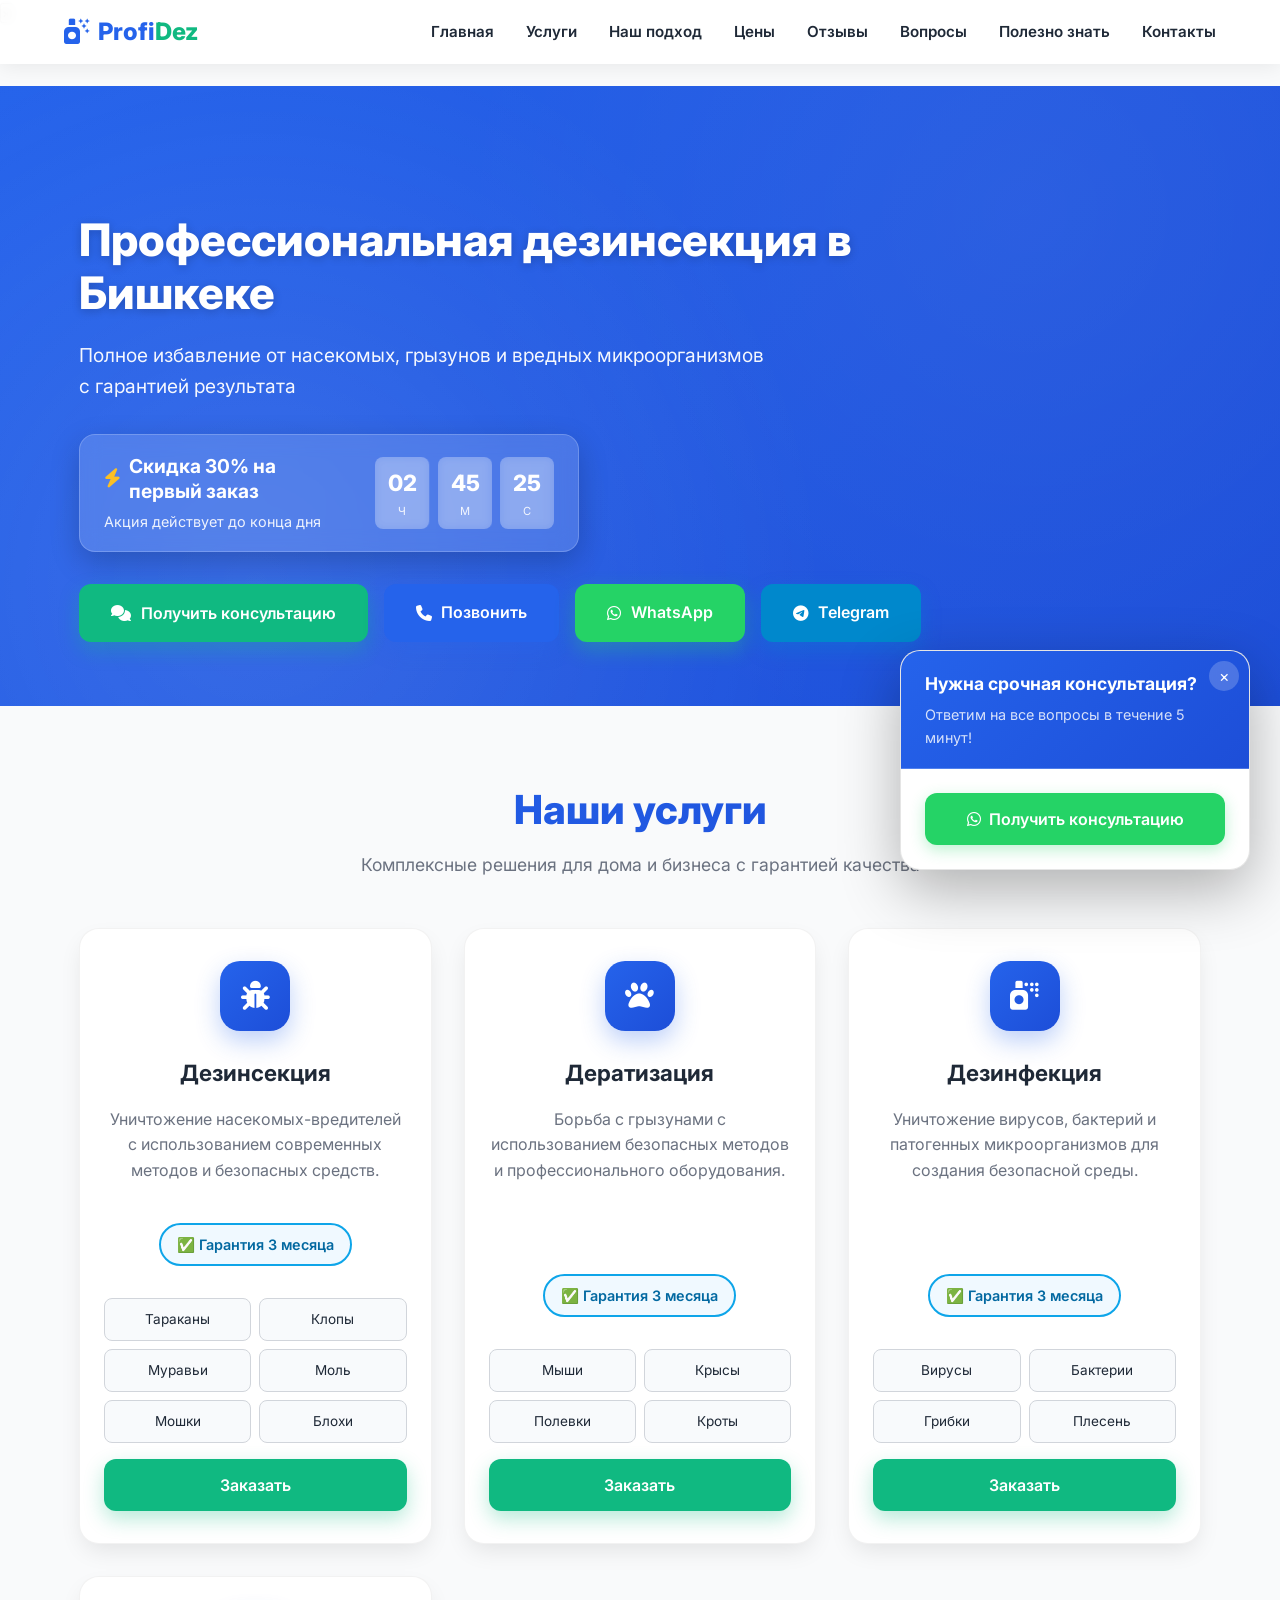
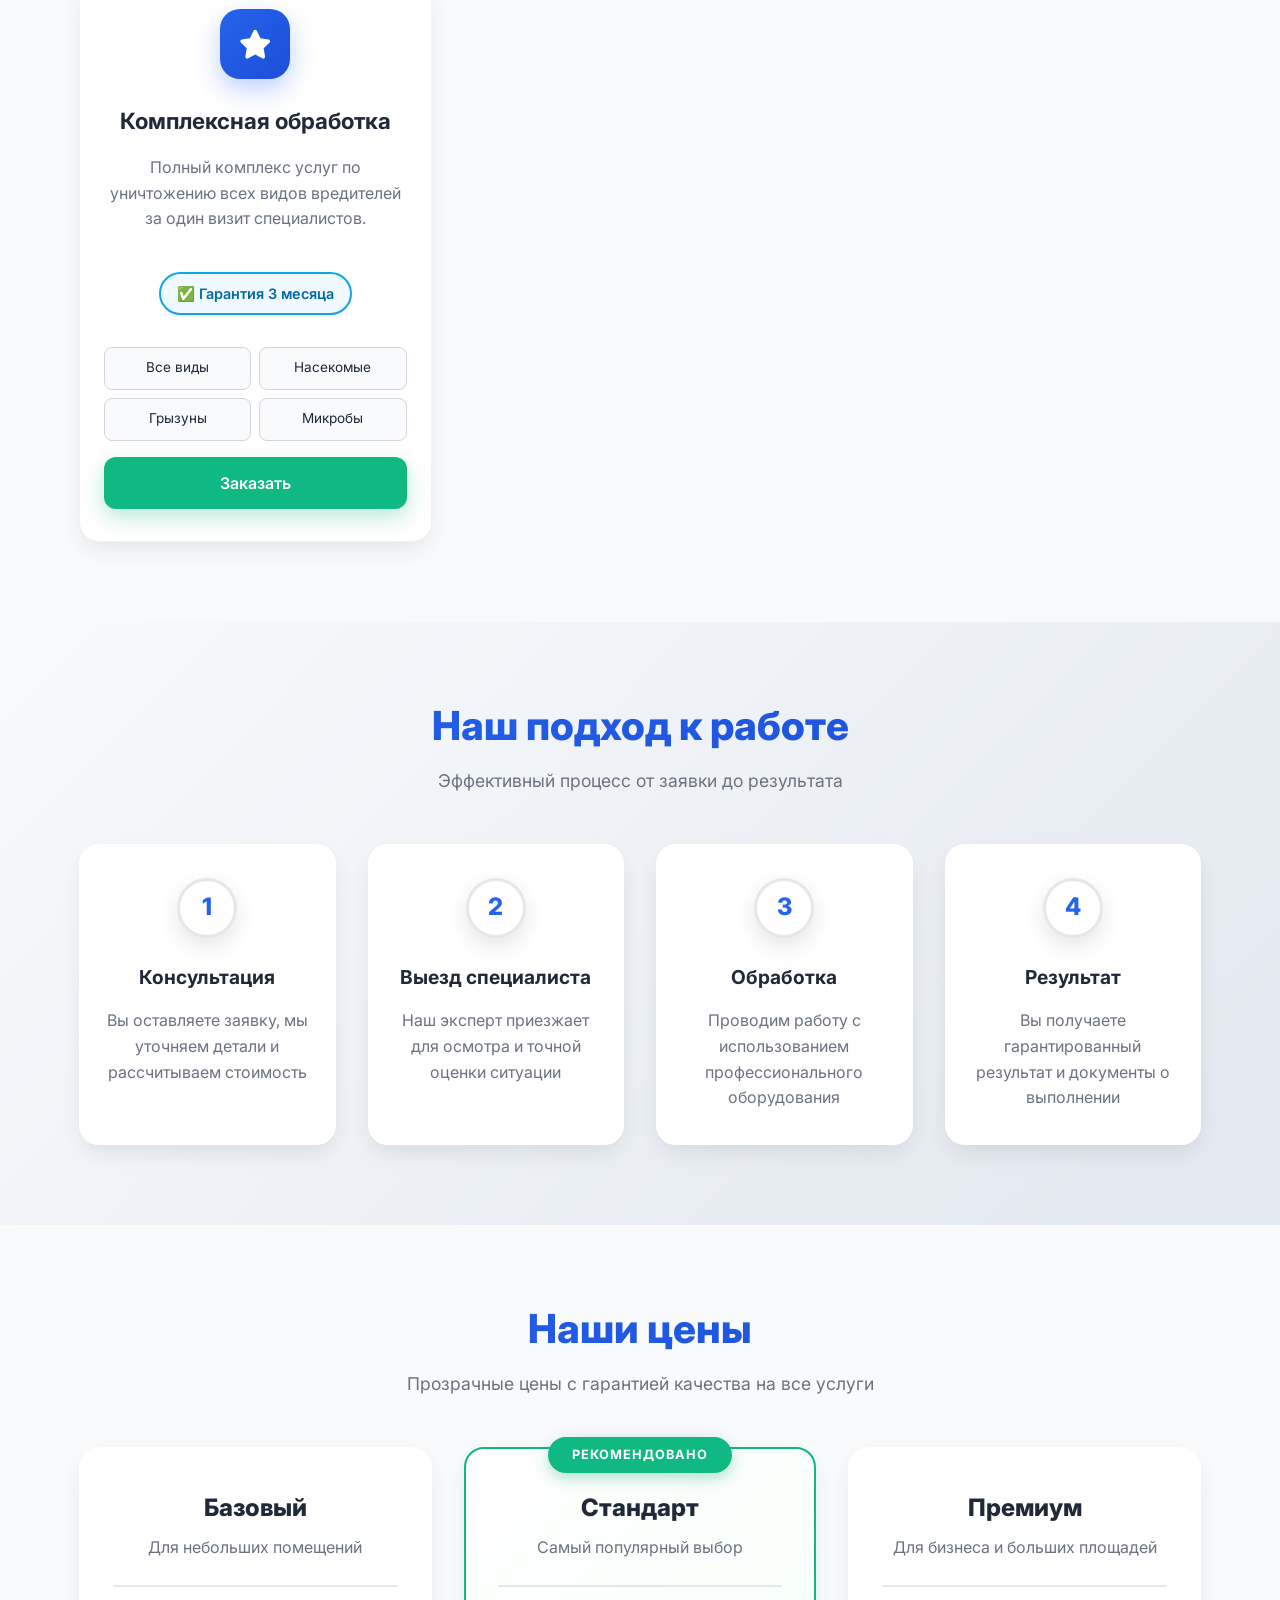
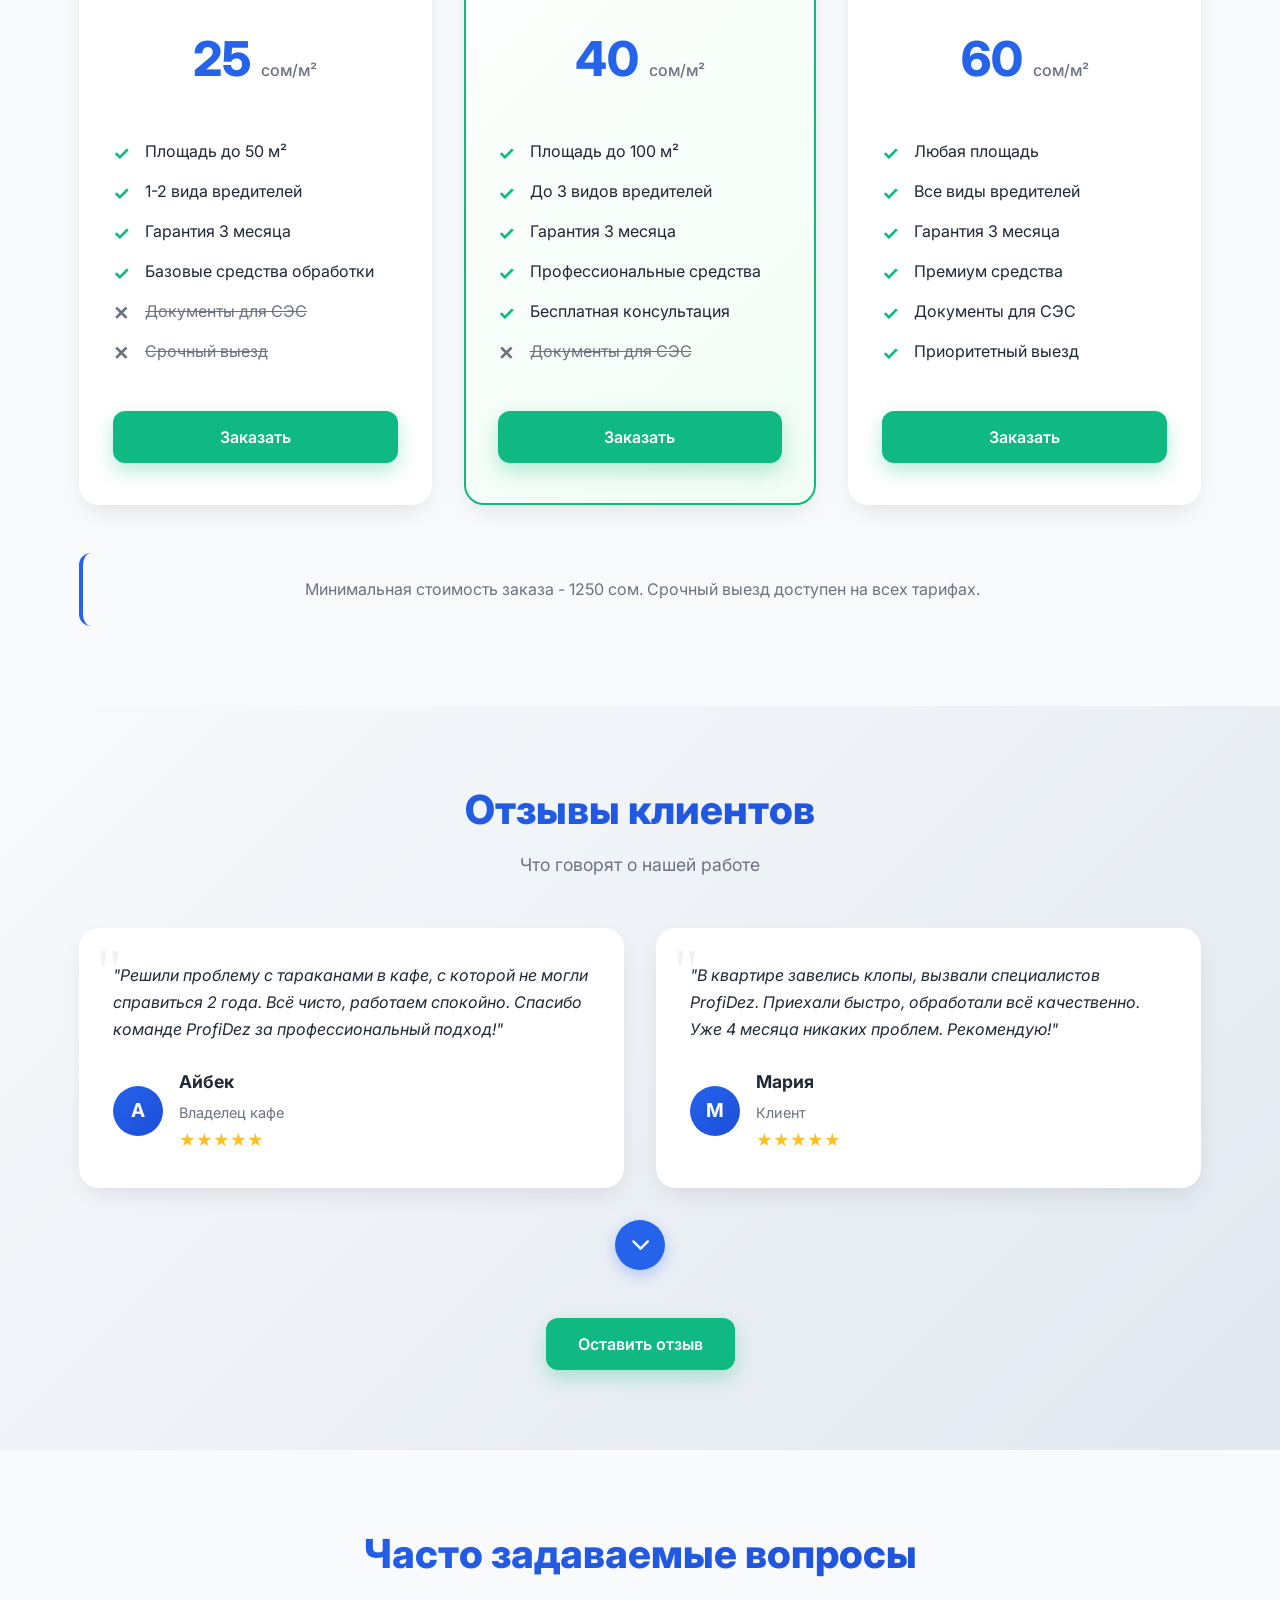
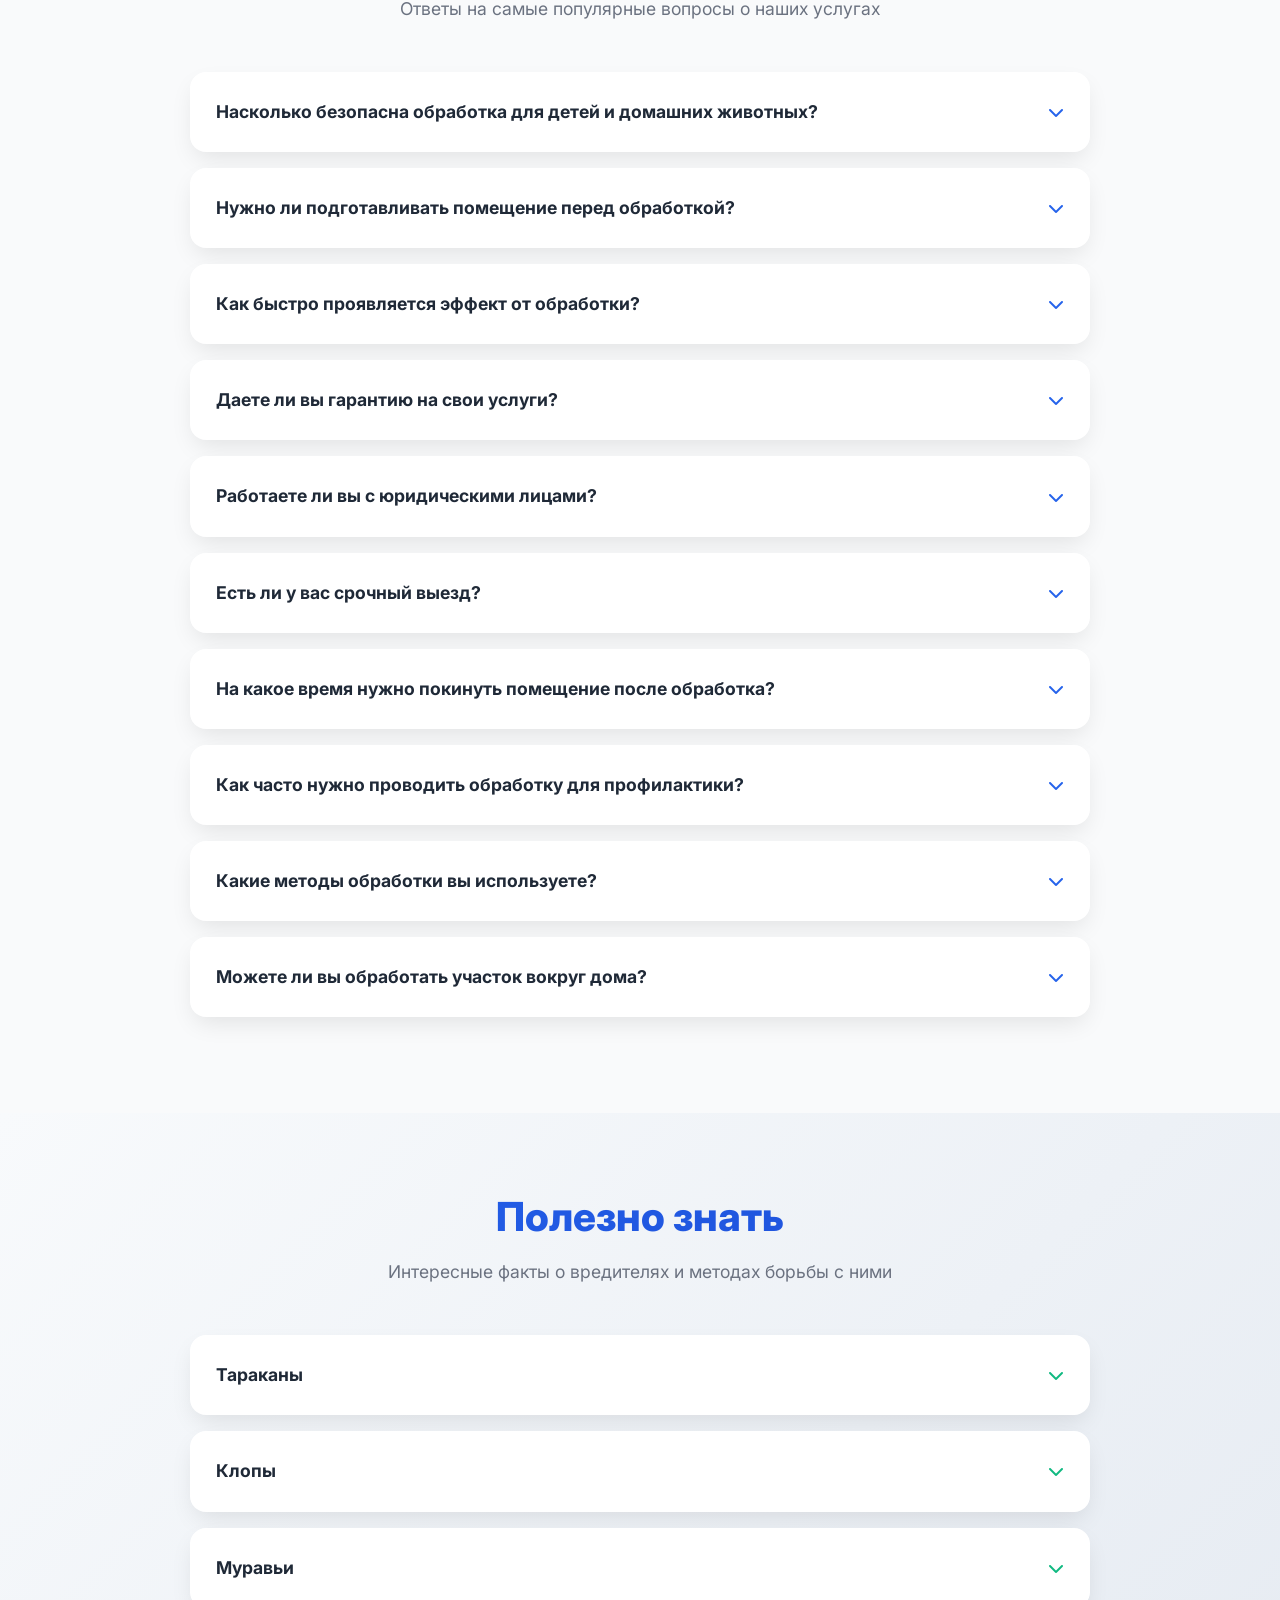
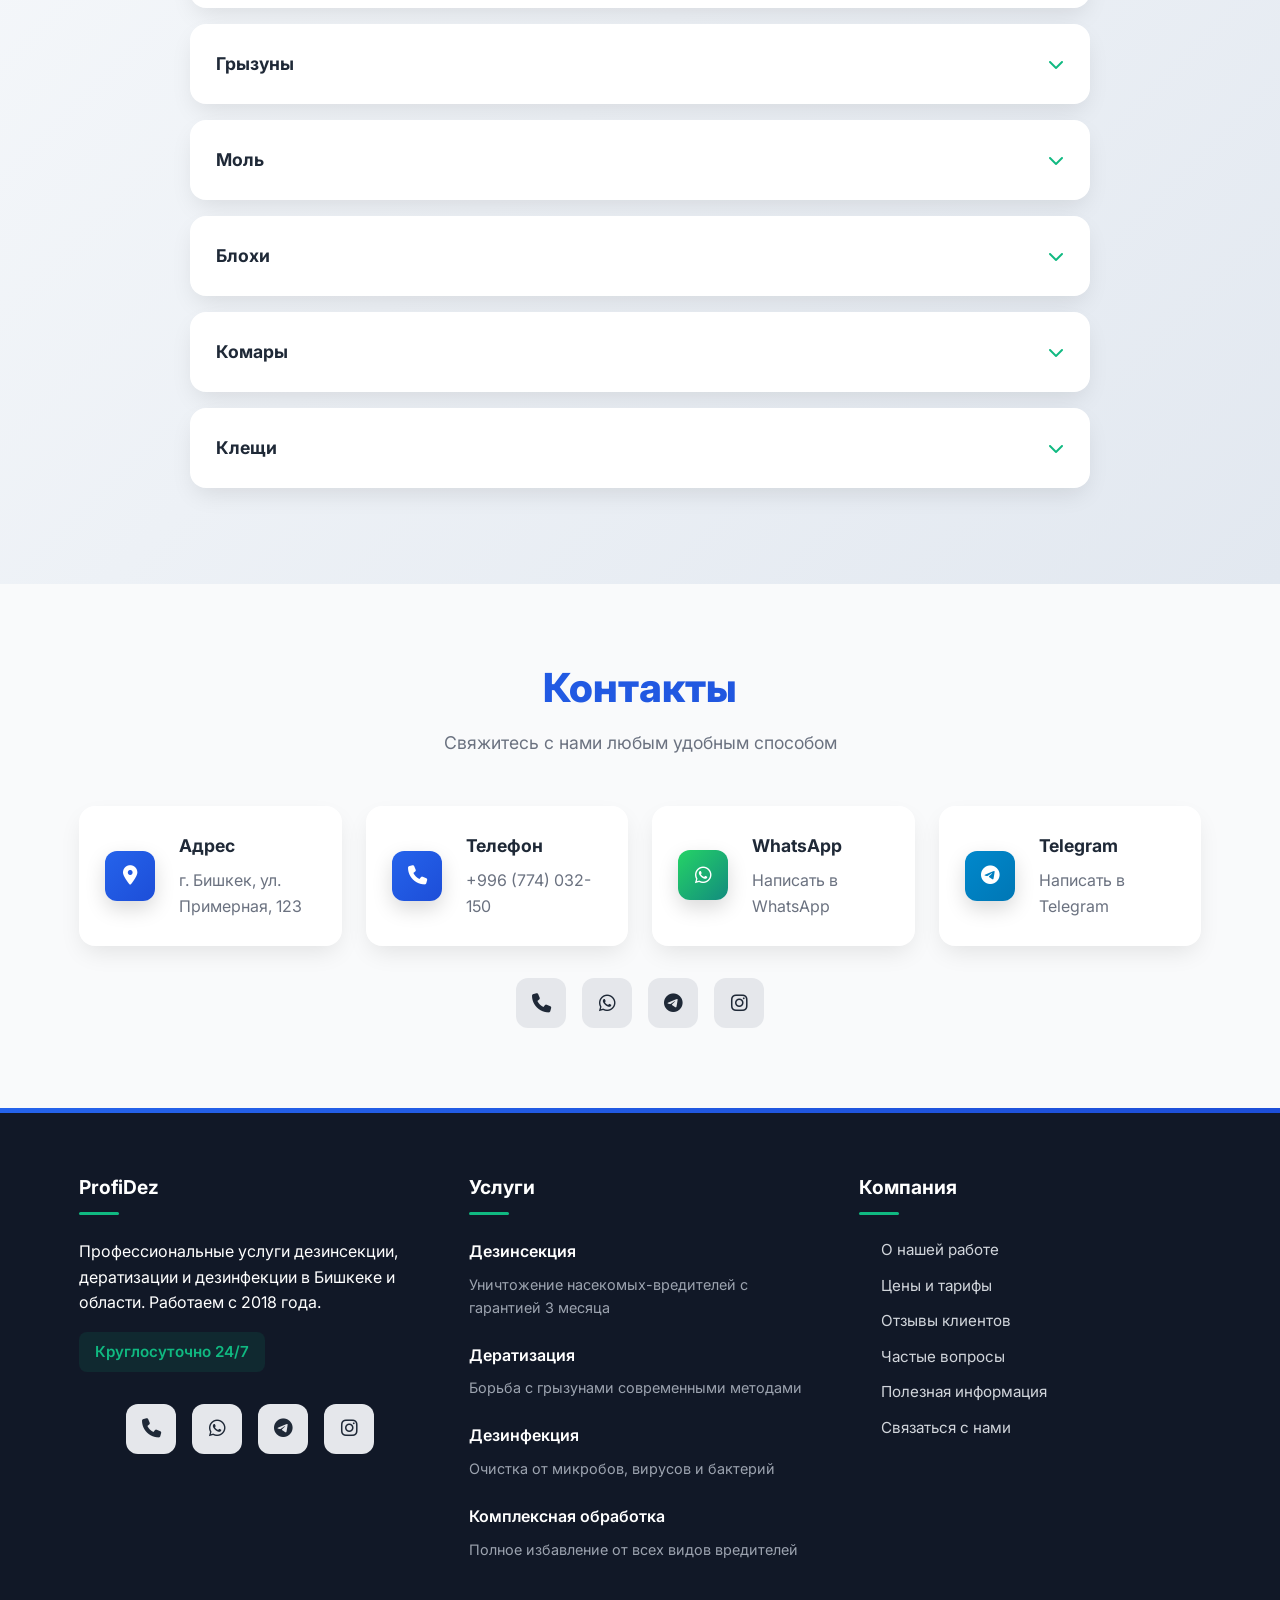
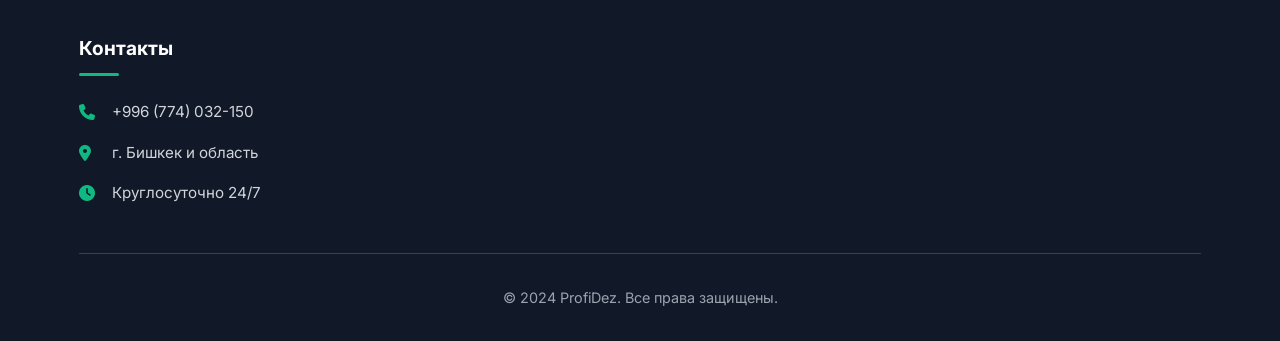
==== commit 818ec0a2: "Update index .html" ====
--- a/index .html
+++ b/index .html
@@ -1,4 +1,6 @@
 <!DOCTYPE html>
+<link rel="stylesheet" href="css/main.css">
+<link rel="stylesheet" href="css/animations.css">
 <html lang="ru">
 <head>
     <meta charset="UTF-8">
@@ -847,4 +849,5 @@
     <script src="js/core.js"></script>
     <script src="js/components.js"></script>
 </body>
-</html>+
+</html>
--- a/css/animations.css
+++ b/css/animations.css
@@ -0,0 +1,217 @@
+/* Анимации для сайта ProfiDez */
+
+/* Пульсация для промо-баннера */
+@keyframes pulse {
+    0%, 100% { 
+        opacity: 1; 
+        transform: scale(1); 
+    }
+    50% { 
+        opacity: 0.8; 
+        transform: scale(1.05); 
+    }
+}
+
+/* Плавающая анимация */
+@keyframes float {
+    0%, 100% { 
+        transform: translateY(0) rotate(0deg); 
+    }
+    50% { 
+        transform: translateY(-10px) rotate(2deg); 
+    }
+}
+
+/* Вращение иконок */
+@keyframes rotate {
+    from { transform: rotate(0deg); }
+    to { transform: rotate(360deg); }
+}
+
+/* Появление элементов */
+@keyframes fadeInUp {
+    from {
+        opacity: 0;
+        transform: translateY(30px);
+    }
+    to {
+        opacity: 1;
+        transform: translateY(0);
+    }
+}
+
+/* Анимация для гарантийного значка */
+.guarantee-badge {
+    animation: pulse 2s infinite ease-in-out;
+}
+
+/* Анимация для иконок услуг при наведении */
+.service-icon {
+    animation: float 3s infinite ease-in-out;
+}
+
+/* Анимация для кнопок */
+.btn {
+    animation: fadeInUp 0.6s ease-out;
+}
+
+/* Анимация появления секций */
+section {
+    animation: fadeInUp 0.8s ease-out;
+}
+
+/* Анимация для логотипа */
+.logo {
+    animation: fadeInUp 0.5s ease-out;
+}
+
+/* Анимация для карточек цен при появлении */
+.pricing-card {
+    animation: fadeInUp 0.8s ease-out;
+    animation-fill-mode: both;
+}
+
+.pricing-card:nth-child(1) { animation-delay: 0.1s; }
+.pricing-card:nth-child(2) { animation-delay: 0.2s; }
+.pricing-card:nth-child(3) { animation-delay: 0.3s; }
+
+/* Анимация для отзывов */
+.testimonial-card {
+    animation: fadeInUp 0.6s ease-out;
+    animation-fill-mode: both;
+}
+
+.testimonial-card:nth-child(1) { animation-delay: 0.1s; }
+.testimonial-card:nth-child(2) { animation-delay: 0.2s; }
+.testimonial-card:nth-child(3) { animation-delay: 0.3s; }
+.testimonial-card:nth-child(4) { animation-delay: 0.4s; }
+
+/* Анимация для FAQ и Knowledge Base */
+.faq-item, .knowledge-item {
+    animation: fadeInUp 0.5s ease-out;
+    animation-fill-mode: both;
+}
+
+/* Задержки для элементов */
+.faq-item:nth-child(1) { animation-delay: 0.1s; }
+.faq-item:nth-child(2) { animation-delay: 0.2s; }
+.faq-item:nth-child(3) { animation-delay: 0.3s; }
+.faq-item:nth-child(4) { animation-delay: 0.4s; }
+.faq-item:nth-child(5) { animation-delay: 0.5s; }
+
+/* Анимация для шагов процесса */
+.step {
+    animation: fadeInUp 0.6s ease-out;
+    animation-fill-mode: both;
+}
+
+.step:nth-child(1) { animation-delay: 0.1s; }
+.step:nth-child(2) { animation-delay: 0.2s; }
+.step:nth-child(3) { animation-delay: 0.3s; }
+.step:nth-child(4) { animation-delay: 0.4s; }
+
+/* Анимация для контактных элементов */
+.contact-item {
+    animation: fadeInUp 0.5s ease-out;
+    animation-fill-mode: both;
+}
+
+.contact-item:nth-child(1) { animation-delay: 0.1s; }
+.contact-item:nth-child(2) { animation-delay: 0.2s; }
+.contact-item:nth-child(3) { animation-delay: 0.3s; }
+.contact-item:nth-child(4) { animation-delay: 0.4s; }
+
+/* Анимация для промо-таймера */
+.timer-item {
+    animation: pulse 1.5s infinite ease-in-out;
+}
+
+.timer-item:nth-child(1) { animation-delay: 0s; }
+.timer-item:nth-child(2) { animation-delay: 0.3s; }
+.timer-item:nth-child(3) { animation-delay: 0.6s; }
+
+/* Анимация для плавающего виджета */
+.floating-widget.active {
+    animation: float 4s infinite ease-in-out;
+}
+
+/* Анимация для минимизированного виджета */
+.widget-minimized.active {
+    animation: pulse 2s infinite ease-in-out;
+}
+
+/* Медленная анимация вращения для иконок */
+.rotating {
+    animation: rotate 20s linear infinite;
+}
+
+/* Анимация для звезд рейтинга */
+.star-rating label {
+    transition: all 0.3s cubic-bezier(0.4, 0, 0.2, 1);
+}
+
+.star-rating label:hover {
+    transform: scale(1.2) rotate(10deg);
+}
+
+/* Анимация для социальных иконок */
+.social-links a {
+    animation: fadeInUp 0.5s ease-out;
+    animation-fill-mode: both;
+}
+
+.social-links a:nth-child(1) { animation-delay: 0.1s; }
+.social-links a:nth-child(2) { animation-delay: 0.2s; }
+.social-links a:nth-child(3) { animation-delay: 0.3s; }
+.social-links a:nth-child(4) { animation-delay: 0.4s; }
+
+/* Анимация для мобильного меню */
+.nav-links.show {
+    animation: fadeInUp 0.3s ease-out;
+}
+
+/* Анимация для форм */
+.review-form.active {
+    animation: fadeInUp 0.5s ease-out;
+}
+
+/* Анимация для скролла наверх */
+html {
+    scroll-behavior: smooth;
+}
+
+/* Плавное появление при скролле */
+.fade-in {
+    opacity: 0;
+    transform: translateY(20px);
+    transition: all 0.6s ease-out;
+}
+
+.fade-in.visible {
+    opacity: 1;
+    transform: translateY(0);
+}
+
+/* Анимация для гарантийного значка */
+.guarantee-badge {
+    position: relative;
+    overflow: hidden;
+}
+
+.guarantee-badge:after {
+    content: '';
+    position: absolute;
+    top: -50%;
+    left: -60%;
+    width: 20%;
+    height: 200%;
+    background: rgba(255,255,255,0.3);
+    transform: rotate(30deg);
+    animation: shine 3s infinite linear;
+}
+
+@keyframes shine {
+    0% { left: -60%; }
+    20% { left: 100%; }
+    100% { left: 100%; }
+}
--- a/css/animations.css
+++ b/css/animations.css
@@ -0,0 +1,217 @@
+/* Анимации для сайта ProfiDez */
+
+/* Пульсация для промо-баннера */
+@keyframes pulse {
+    0%, 100% { 
+        opacity: 1; 
+        transform: scale(1); 
+    }
+    50% { 
+        opacity: 0.8; 
+        transform: scale(1.05); 
+    }
+}
+
+/* Плавающая анимация */
+@keyframes float {
+    0%, 100% { 
+        transform: translateY(0) rotate(0deg); 
+    }
+    50% { 
+        transform: translateY(-10px) rotate(2deg); 
+    }
+}
+
+/* Вращение иконок */
+@keyframes rotate {
+    from { transform: rotate(0deg); }
+    to { transform: rotate(360deg); }
+}
+
+/* Появление элементов */
+@keyframes fadeInUp {
+    from {
+        opacity: 0;
+        transform: translateY(30px);
+    }
+    to {
+        opacity: 1;
+        transform: translateY(0);
+    }
+}
+
+/* Анимация для гарантийного значка */
+.guarantee-badge {
+    animation: pulse 2s infinite ease-in-out;
+}
+
+/* Анимация для иконок услуг при наведении */
+.service-icon {
+    animation: float 3s infinite ease-in-out;
+}
+
+/* Анимация для кнопок */
+.btn {
+    animation: fadeInUp 0.6s ease-out;
+}
+
+/* Анимация появления секций */
+section {
+    animation: fadeInUp 0.8s ease-out;
+}
+
+/* Анимация для логотипа */
+.logo {
+    animation: fadeInUp 0.5s ease-out;
+}
+
+/* Анимация для карточек цен при появлении */
+.pricing-card {
+    animation: fadeInUp 0.8s ease-out;
+    animation-fill-mode: both;
+}
+
+.pricing-card:nth-child(1) { animation-delay: 0.1s; }
+.pricing-card:nth-child(2) { animation-delay: 0.2s; }
+.pricing-card:nth-child(3) { animation-delay: 0.3s; }
+
+/* Анимация для отзывов */
+.testimonial-card {
+    animation: fadeInUp 0.6s ease-out;
+    animation-fill-mode: both;
+}
+
+.testimonial-card:nth-child(1) { animation-delay: 0.1s; }
+.testimonial-card:nth-child(2) { animation-delay: 0.2s; }
+.testimonial-card:nth-child(3) { animation-delay: 0.3s; }
+.testimonial-card:nth-child(4) { animation-delay: 0.4s; }
+
+/* Анимация для FAQ и Knowledge Base */
+.faq-item, .knowledge-item {
+    animation: fadeInUp 0.5s ease-out;
+    animation-fill-mode: both;
+}
+
+/* Задержки для элементов */
+.faq-item:nth-child(1) { animation-delay: 0.1s; }
+.faq-item:nth-child(2) { animation-delay: 0.2s; }
+.faq-item:nth-child(3) { animation-delay: 0.3s; }
+.faq-item:nth-child(4) { animation-delay: 0.4s; }
+.faq-item:nth-child(5) { animation-delay: 0.5s; }
+
+/* Анимация для шагов процесса */
+.step {
+    animation: fadeInUp 0.6s ease-out;
+    animation-fill-mode: both;
+}
+
+.step:nth-child(1) { animation-delay: 0.1s; }
+.step:nth-child(2) { animation-delay: 0.2s; }
+.step:nth-child(3) { animation-delay: 0.3s; }
+.step:nth-child(4) { animation-delay: 0.4s; }
+
+/* Анимация для контактных элементов */
+.contact-item {
+    animation: fadeInUp 0.5s ease-out;
+    animation-fill-mode: both;
+}
+
+.contact-item:nth-child(1) { animation-delay: 0.1s; }
+.contact-item:nth-child(2) { animation-delay: 0.2s; }
+.contact-item:nth-child(3) { animation-delay: 0.3s; }
+.contact-item:nth-child(4) { animation-delay: 0.4s; }
+
+/* Анимация для промо-таймера */
+.timer-item {
+    animation: pulse 1.5s infinite ease-in-out;
+}
+
+.timer-item:nth-child(1) { animation-delay: 0s; }
+.timer-item:nth-child(2) { animation-delay: 0.3s; }
+.timer-item:nth-child(3) { animation-delay: 0.6s; }
+
+/* Анимация для плавающего виджета */
+.floating-widget.active {
+    animation: float 4s infinite ease-in-out;
+}
+
+/* Анимация для минимизированного виджета */
+.widget-minimized.active {
+    animation: pulse 2s infinite ease-in-out;
+}
+
+/* Медленная анимация вращения для иконок */
+.rotating {
+    animation: rotate 20s linear infinite;
+}
+
+/* Анимация для звезд рейтинга */
+.star-rating label {
+    transition: all 0.3s cubic-bezier(0.4, 0, 0.2, 1);
+}
+
+.star-rating label:hover {
+    transform: scale(1.2) rotate(10deg);
+}
+
+/* Анимация для социальных иконок */
+.social-links a {
+    animation: fadeInUp 0.5s ease-out;
+    animation-fill-mode: both;
+}
+
+.social-links a:nth-child(1) { animation-delay: 0.1s; }
+.social-links a:nth-child(2) { animation-delay: 0.2s; }
+.social-links a:nth-child(3) { animation-delay: 0.3s; }
+.social-links a:nth-child(4) { animation-delay: 0.4s; }
+
+/* Анимация для мобильного меню */
+.nav-links.show {
+    animation: fadeInUp 0.3s ease-out;
+}
+
+/* Анимация для форм */
+.review-form.active {
+    animation: fadeInUp 0.5s ease-out;
+}
+
+/* Анимация для скролла наверх */
+html {
+    scroll-behavior: smooth;
+}
+
+/* Плавное появление при скролле */
+.fade-in {
+    opacity: 0;
+    transform: translateY(20px);
+    transition: all 0.6s ease-out;
+}
+
+.fade-in.visible {
+    opacity: 1;
+    transform: translateY(0);
+}
+
+/* Анимация для гарантийного значка */
+.guarantee-badge {
+    position: relative;
+    overflow: hidden;
+}
+
+.guarantee-badge:after {
+    content: '';
+    position: absolute;
+    top: -50%;
+    left: -60%;
+    width: 20%;
+    height: 200%;
+    background: rgba(255,255,255,0.3);
+    transform: rotate(30deg);
+    animation: shine 3s infinite linear;
+}
+
+@keyframes shine {
+    0% { left: -60%; }
+    20% { left: 100%; }
+    100% { left: 100%; }
+}
